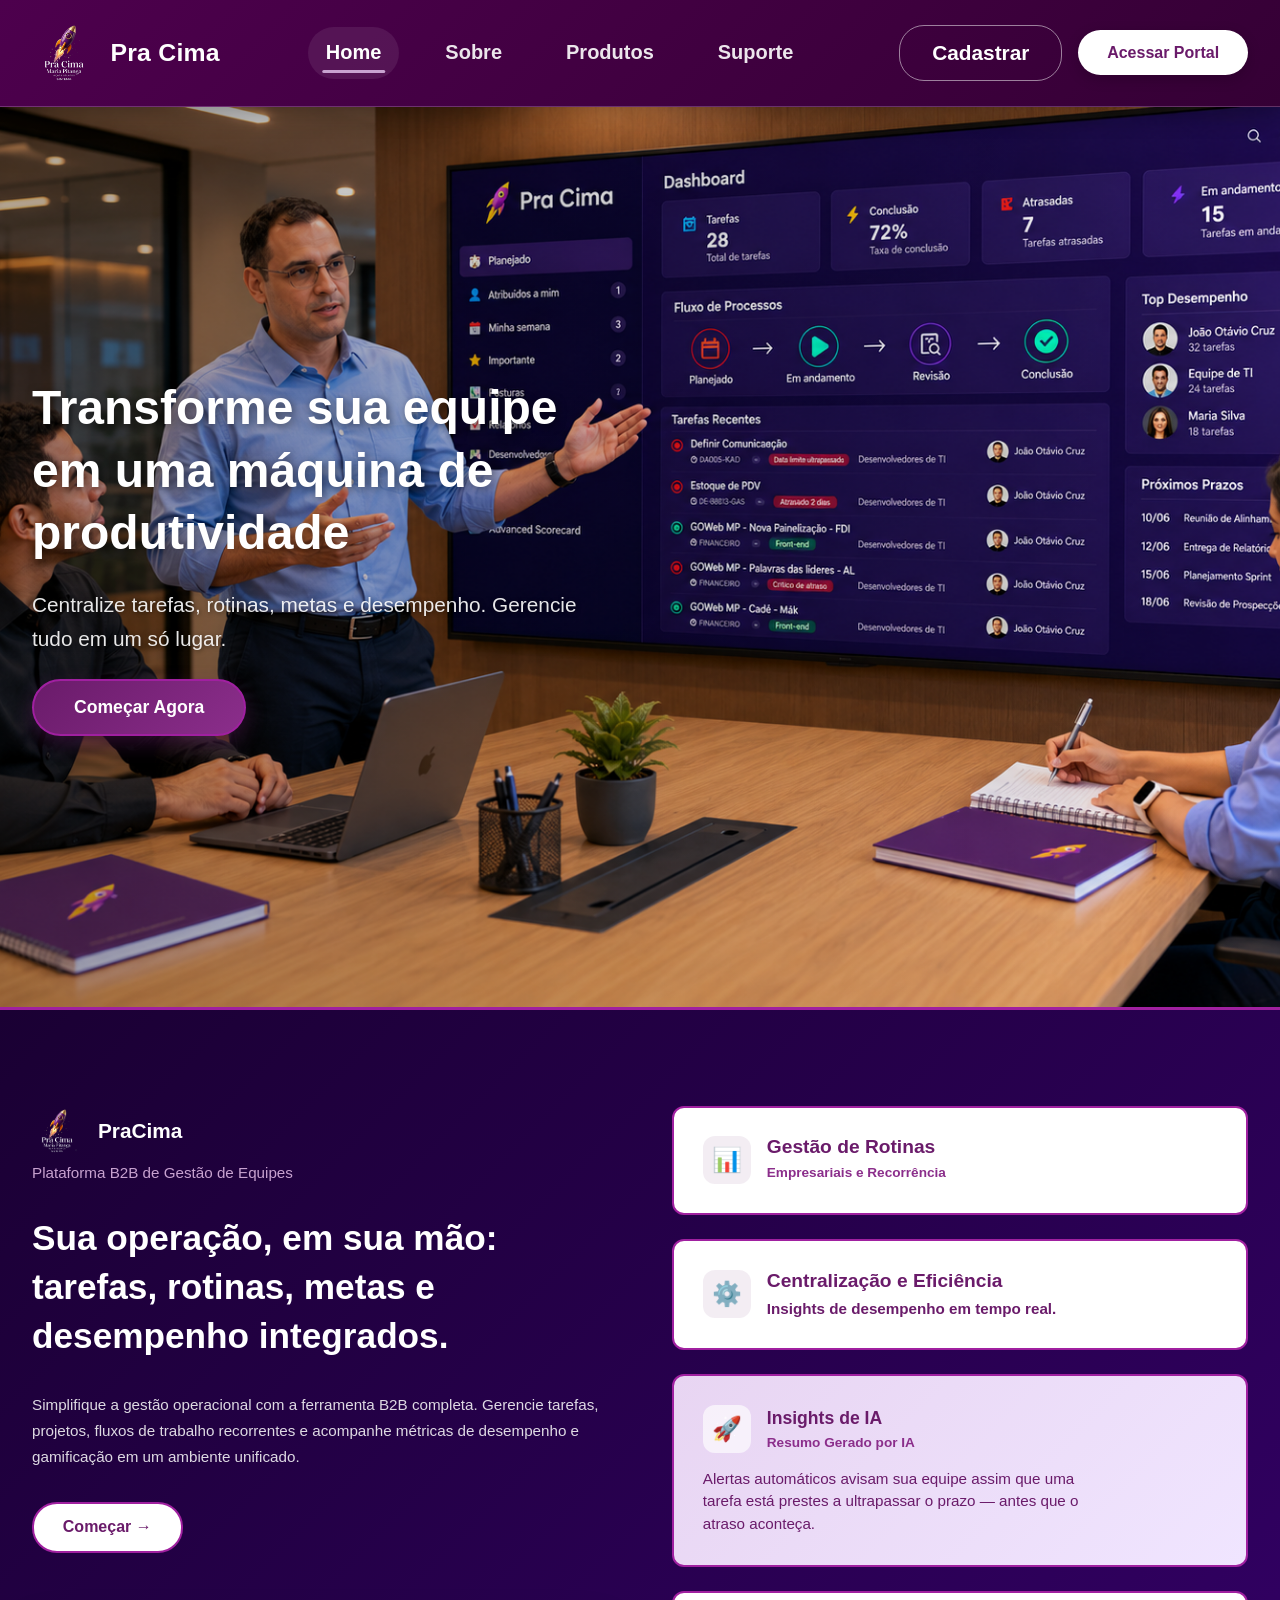
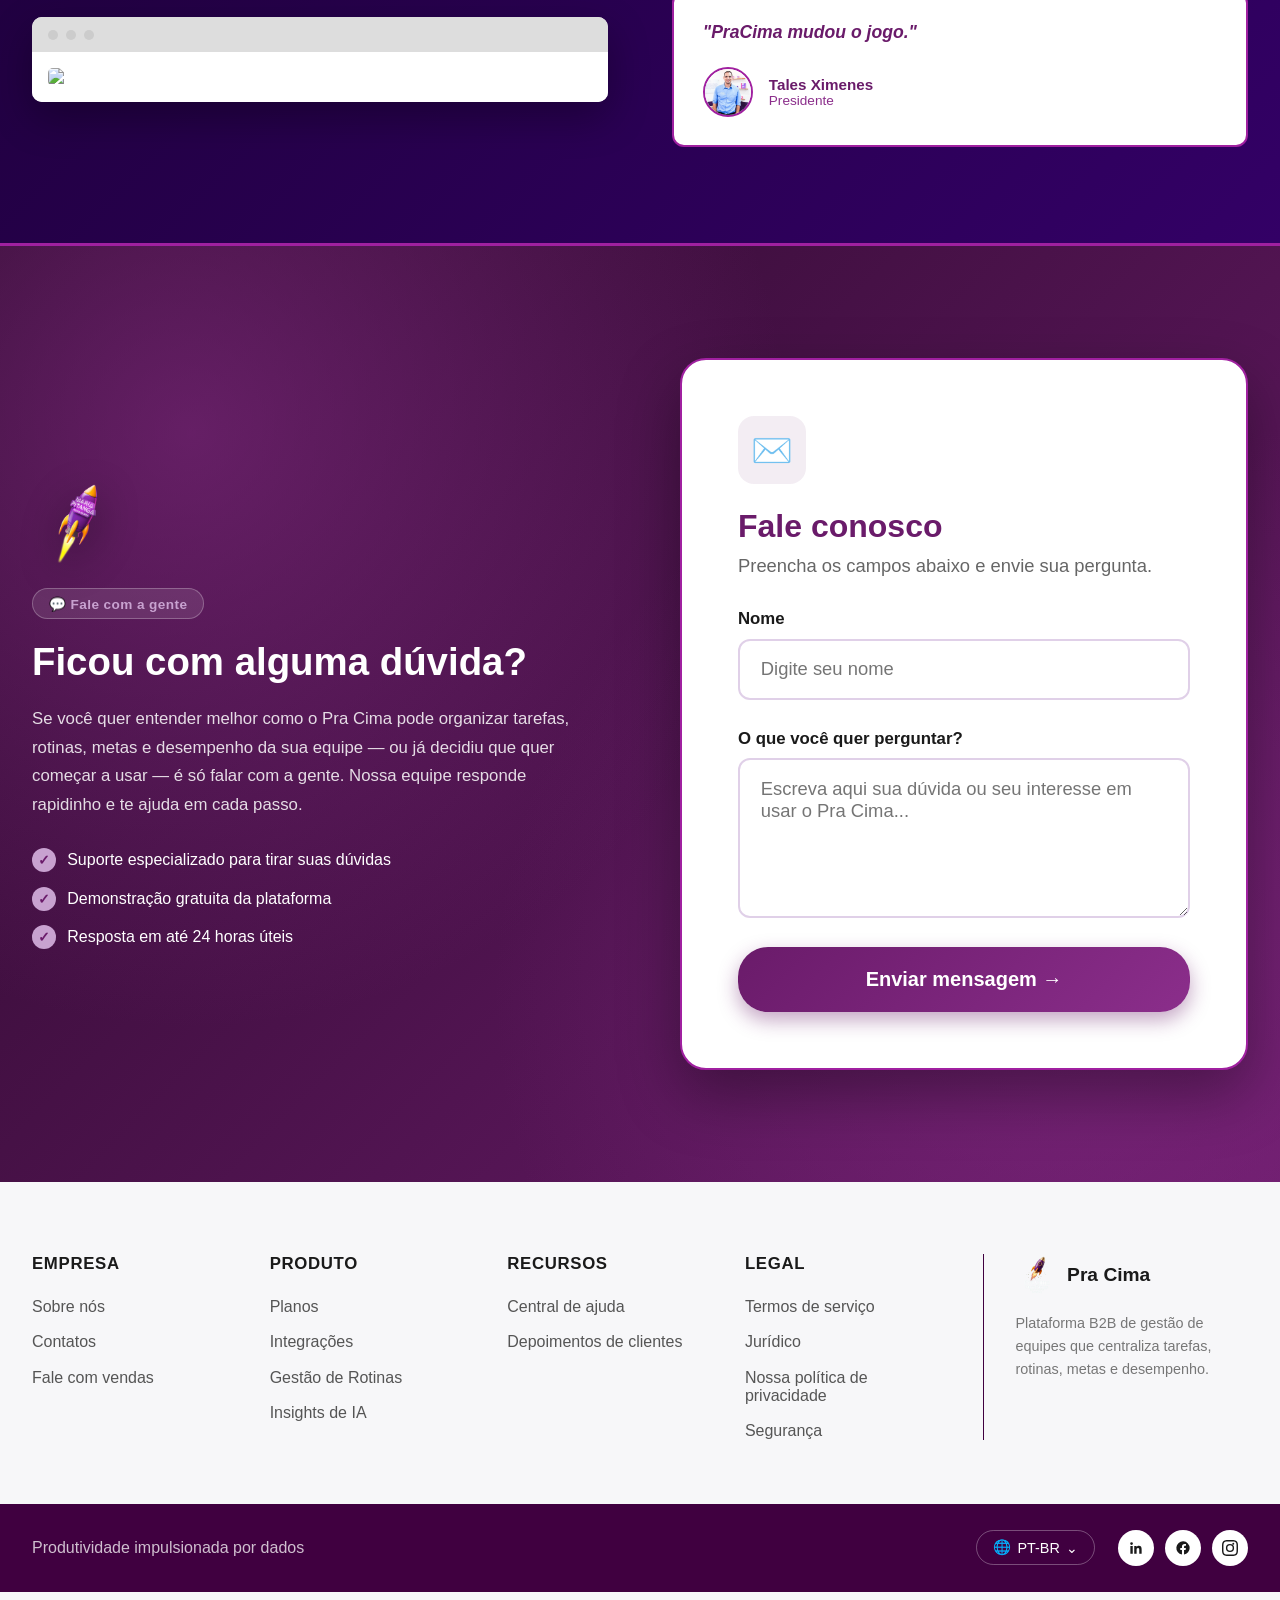
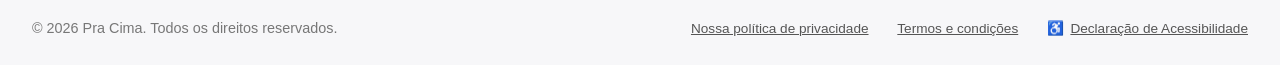
==== index.html @ 16895760 "pagina" ====
<!DOCTYPE html>
<html lang="pt-BR">
<head>
    <meta charset="UTF-8">
    <meta name="viewport" content="width=device-width, initial-scale=1.0">
    <title>Pra Cima</title>
    <link rel="stylesheet" href="style.css">
    <link rel="stylesheet" href="hero-styles.css">
</head>
<body>
    <!-- Header e Navegação -->
    <header class="header">
        <div class="container header-inner">
            <a href="#home" class="logo">
                <img src="img/pracima.png" alt="Pra Cima Logo">
                <span>Pra Cima</span>
            </a>

            <nav class="navbar">
                <a href="#home" class="nav-link active">Home</a>
                <a href="#sobre" class="nav-link">Sobre</a>
                <a href="#planos" class="nav-link">Produtos</a>
                <a href="#contatos" class="nav-link">Suporte</a>
            </nav>

            <div class="header-actions">
                <button class="btn-cadastro">Cadastrar</button>
                <button class="btn-portal">Acessar Portal</button>
            </div>
        </div>
    </header>

    <!-- Hero Section -->
    <section class="hero">
        <div class="hero-background" style="background-image: url('img/fundoInicial.png')"></div>
        
        <div class="container hero-content">
            <div class="hero-left">
                <div class="hero-text-content">
                    <h1 class="hero-headline">
                        Transforme sua equipe em uma máquina de produtividade
                    </h1>
                    <p class="hero-subtext">
                        Centralize tarefas, rotinas, metas e desempenho. Gerencie tudo em um só lugar.
                    </p>
                    <button class="hero-cta">Começar Agora</button>
                </div>
            </div>
        </div>
    </section>

    <!-- Features Section -->
    <section class="features-section">
        <div class="features-container">
            <div class="features-left">
                <div class="features-header">
                    <div class="features-logo">
                        <img src="img/pracima.png" alt="PraCima">
                        <span>PraCima</span>
                    </div>
                    <p class="features-subtitle">Plataforma B2B de Gestão de Equipes</p>
                </div>

                <h2 class="features-title">Sua operação, em sua mão: tarefas, rotinas, metas e desempenho integrados.</h2>

                <p class="features-description">
                    Simplifique a gestão operacional com a ferramenta B2B completa. Gerencie tarefas, projetos, fluxos de trabalho recorrentes e acompanhe métricas de desempenho e gamificação em um ambiente unificado.
                </p>

                <button class="btn-start">Começar →</button>

                <div class="features-mockup">
                    <div class="mockup-window">
                        <div class="mockup-header">
                            <span class="mockup-dot"></span>
                            <span class="mockup-dot"></span>
                            <span class="mockup-dot"></span>
                        </div>
                        <div class="mockup-content">
                            <img src="img/marketing.png" alt="Dashboard Preview" class="mockup-img">
                        </div>
                    </div>
                </div>
            </div>

            <div class="features-right">
                <div class="features-cards">
                    <div class="feature-card">
                        <div class="feature-card-header">
                            <div class="feature-icon-badge">📊</div>
                            <div class="feature-card-text">
                                <h3>Gestão de Rotinas</h3>
                                <span class="feature-badge">Empresariais e Recorrência</span>
                            </div>
                        </div>
                    </div>

                    <div class="feature-card">
                        <div class="feature-card-header">
                            <div class="feature-icon-badge">⚙️</div>
                            <div class="feature-card-text">
                                <h3>Centralização e Eficiência</h3>
                                <p class="feature-card-desc">Insights de desempenho em tempo real.</p>
                            </div>
                        </div>
                    </div>

                    <div class="feature-card insights-card">
                        <div class="feature-card-inner">
                            <div class="insights-header">
                                <div class="feature-icon-badge insights-icon-badge">🚀</div>
                                <div class="feature-card-text">
                                    <h3>Insights de IA</h3>
                                    <span class="insights-text">Resumo Gerado por IA</span>
                                </div>
                            </div>
                            <p class="insights-content">Alertas automáticos avisam sua equipe assim que uma tarefa está prestes a ultrapassar o prazo — antes que o atraso aconteça.</p>
                        </div>
                    </div>

                    <div class="testimonial-card">
                        <p class="testimonial-text">"PraCima mudou o jogo."</p>
                        <div class="testimonial-author">
                            <img src="assets/tales-ximenes.png" alt="Tales Ximenes" class="testimonial-avatar">
                            <div>
                                <p class="testimonial-name">Tales Ximenes</p>
                                <p class="testimonial-title">Presidente</p>
                            </div>
                        </div>
                    </div>
                </div>
            </div>
        </div>
    </section>

    <!-- Contato / Dúvidas -->
    <section class="contact-section" id="contatos">
        <div class="container contact-container">
            <div class="contact-info">
                <img src="img/foguete.webp" alt="Foguete Pra Cima" class="contact-rocket">
                <span class="contact-eyebrow">💬 Fale com a gente</span>
                <h2>Ficou com alguma dúvida?</h2>
                <p class="contact-lead">
                    Se você quer entender melhor como o Pra Cima pode organizar tarefas, rotinas, metas e desempenho
                    da sua equipe — ou já decidiu que quer começar a usar — é só falar com a gente. Nossa equipe
                    responde rapidinho e te ajuda em cada passo.
                </p>
                <ul class="contact-highlights">
                    <li>Suporte especializado para tirar suas dúvidas</li>
                    <li>Demonstração gratuita da plataforma</li>
                    <li>Resposta em até 24 horas úteis</li>
                </ul>
            </div>

            <form class="contact-form">
                <div class="contact-form-icon">✉️</div>
                <h3>Fale conosco</h3>
                <p class="contact-form-sub">Preencha os campos abaixo e envie sua pergunta.</p>

                <label class="contact-label" for="contact-name">Nome</label>
                <input type="text" id="contact-name" name="nome" class="contact-input" placeholder="Digite seu nome" required>

                <label class="contact-label" for="contact-message">O que você quer perguntar?</label>
                <textarea id="contact-message" name="mensagem" class="contact-textarea" rows="5" placeholder="Escreva aqui sua dúvida ou seu interesse em usar o Pra Cima..." required></textarea>

                <button type="submit" class="contact-submit">Enviar mensagem →</button>
            </form>
        </div>
    </section>

    <!-- Footer -->
    <footer class="footer">
        <div class="footer-columns-wrap container">
            <div class="footer-col">
                <h4 class="footer-col-title">Empresa</h4>
                <a href="#sobre" class="footer-link">Sobre nós</a>
                <a href="#contatos" class="footer-link">Contatos</a>
                <a href="#" class="footer-link">Fale com vendas</a>
            </div>

            <div class="footer-col">
                <h4 class="footer-col-title">Produto</h4>
                <a href="#planos" class="footer-link">Planos</a>
                <a href="#" class="footer-link">Integrações</a>
                <a href="#" class="footer-link">Gestão de Rotinas</a>
                <a href="#" class="footer-link">Insights de IA</a>
            </div>

            <div class="footer-col">
                <h4 class="footer-col-title">Recursos</h4>
                <a href="#" class="footer-link">Central de ajuda</a>
                <a href="#" class="footer-link">Depoimentos de clientes</a>
            </div>

            <div class="footer-col">
                <h4 class="footer-col-title">Legal</h4>
                <a href="#" class="footer-link">Termos de serviço</a>
                <a href="#" class="footer-link">Jurídico</a>
                <a href="#" class="footer-link">Nossa política de privacidade</a>
                <a href="#" class="footer-link">Segurança</a>
            </div>

            <div class="footer-col footer-col-brand">
                <div class="footer-brand">
                    <img src="img/pracima.png" alt="Pra Cima Logo">
                    <span>Pra Cima</span>
                </div>
                <p class="footer-brand-desc">Plataforma B2B de gestão de equipes que centraliza tarefas, rotinas, metas e desempenho.</p>
            </div>
        </div>

        <div class="footer-brandbar">
            <div class="footer-brandbar-inner container">
                <span class="footer-brand-tagline">Produtividade impulsionada por dados</span>

                <div class="footer-brandbar-right">
                    <div class="footer-lang">
                        <span aria-hidden="true">🌐</span>
                        <span>PT-BR</span>
                        <span aria-hidden="true">⌄</span>
                    </div>

                    <div class="footer-socials">
                        <a href="#" class="footer-social-link" aria-label="LinkedIn">
                            <svg viewBox="0 0 24 24" width="16" height="16" fill="currentColor"><path d="M20.45 20.45h-3.55v-5.57c0-1.33-.02-3.03-1.85-3.03-1.85 0-2.14 1.45-2.14 2.94v5.66H9.36V9h3.41v1.56h.05c.48-.9 1.64-1.85 3.37-1.85 3.6 0 4.27 2.37 4.27 5.45v6.29zM5.34 7.43a2.06 2.06 0 1 1 0-4.12 2.06 2.06 0 0 1 0 4.12zM7.12 20.45H3.56V9h3.56v11.45z"/></svg>
                        </a>
                        <a href="#" class="footer-social-link" aria-label="Facebook">
                            <svg viewBox="0 0 24 24" width="16" height="16" fill="currentColor"><path d="M22 12a10 10 0 1 0-11.56 9.88v-6.99H7.9V12h2.54V9.8c0-2.5 1.49-3.89 3.78-3.89 1.1 0 2.24.2 2.24.2v2.46H15.2c-1.24 0-1.63.77-1.63 1.56V12h2.78l-.44 2.89h-2.34v6.99A10 10 0 0 0 22 12z"/></svg>
                        </a>
                        <a href="#" class="footer-social-link" aria-label="Instagram">
                            <svg viewBox="0 0 24 24" width="16" height="16" fill="currentColor"><path d="M12 2.16c3.2 0 3.58.01 4.85.07 1.17.05 1.8.25 2.22.41.56.22.96.48 1.38.9.42.42.68.82.9 1.38.16.42.36 1.05.41 2.22.06 1.27.07 1.65.07 4.85s-.01 3.58-.07 4.85c-.05 1.17-.25 1.8-.41 2.22-.22.56-.48.96-.9 1.38-.42.42-.82.68-1.38.9-.42.16-1.05.36-2.22.41-1.27.06-1.65.07-4.85.07s-3.58-.01-4.85-.07c-1.17-.05-1.8-.25-2.22-.41-.56-.22-.96-.48-1.38-.9-.42-.42-.68-.82-.9-1.38-.16-.42-.36-1.05-.41-2.22-.06-1.27-.07-1.65-.07-4.85s.01-3.58.07-4.85c.05-1.17.25-1.8.41-2.22.22-.56.48-.96.9-1.38.42-.42.82-.68 1.38-.9.42-.16 1.05-.36 2.22-.41 1.27-.06 1.65-.07 4.85-.07zM12 0C8.74 0 8.33.01 7.05.07c-1.28.06-2.15.26-2.91.56-.79.31-1.46.72-2.13 1.38-.66.67-1.07 1.34-1.38 2.13-.3.76-.5 1.63-.56 2.91C.01 8.33 0 8.74 0 12s.01 3.67.07 4.95c.06 1.28.26 2.15.56 2.91.31.79.72 1.46 1.38 2.13.67.66 1.34 1.07 2.13 1.38.76.3 1.63.5 2.91.56 1.28.06 1.69.07 4.95.07s3.67-.01 4.95-.07c1.28-.06 2.15-.26 2.91-.56.79-.31 1.46-.72 2.13-1.38.66-.67 1.07-1.34 1.38-2.13.3-.76.5-1.63.56-2.91.06-1.28.07-1.69.07-4.95s-.01-3.67-.07-4.95c-.06-1.28-.26-2.15-.56-2.91-.31-.79-.72-1.46-1.38-2.13-.67-.66-1.34-1.07-2.13-1.38-.76-.3-1.63-.5-2.91-.56C15.67.01 15.26 0 12 0zm0 5.84A6.16 6.16 0 1 0 12 18.16 6.16 6.16 0 0 0 12 5.84zm0 10.16A4 4 0 1 1 12 8a4 4 0 0 1 0 8zm6.41-10.44a1.44 1.44 0 1 1-2.88 0 1.44 1.44 0 0 1 2.88 0z"/></svg>
                        </a>
                    </div>
                </div>
            </div>
        </div>

        <div class="footer-bottom container">
            <p class="footer-copy">© 2026 Pra Cima. Todos os direitos reservados.</p>

            <div class="footer-bottom-links">
                <a href="#" class="footer-legal-link">Nossa política de privacidade</a>
                <a href="#" class="footer-legal-link">Termos e condições</a>
                <span class="footer-legal-a11y">
                    <span aria-hidden="true">♿</span>
                    <a href="#" class="footer-legal-link">Declaração de Acessibilidade</a>
                </span>
            </div>
        </div>
    </footer>
</body>
</html>
---- style.css ----
* {
    margin: 0;
    padding: 0;
    box-sizing: border-box;
}

:root {
    --primary-purple: #6a1b6a;
    --secondary-purple: #8b2e8b;
    --light-purple: #c8a2d0;
    --dark-text: #1a1a1a;
    --light-text: #ffffff;
    --border-color: #a020a0;
}

body {
    font-family: 'Segoe UI', Tahoma, Geneva, Verdana, sans-serif;
    background-color: #f5f5f5;
}

/* Header e Navegação */
.header {
    background: linear-gradient(135deg, #4d004d 0%, #350035 100%);
    padding: 1.3rem 0;
    border-bottom: 1px solid rgba(200, 162, 208, 0.3);
    box-shadow: 0 4px 25px rgba(0, 0, 0, 0.3);
    position: sticky;
    top: 0;
    z-index: 100;
}

.header .container {
    display: flex;
    justify-content: space-between;
    align-items: center;
    max-width: 1400px;
    margin: 0 auto;
    padding: 0 2rem;
}

.header-inner {
    display: grid;
    grid-template-columns: auto 1fr auto;
    align-items: center;
    gap: 2rem;
}

.logo {
    display: flex;
    align-items: center;
    gap: 0.9rem;
    color: var(--light-text);
    font-size: 1.55rem;
    font-weight: bold;
    letter-spacing: 0.01em;
    text-decoration: none;
}

.logo img {
    height: 64px;
    width: auto;
    border-radius: 50%;
}

.navbar {
    display: flex;
    justify-content: center;
    align-items: center;
    gap: 1.8rem;
}

.nav-link {
    position: relative;
    color: rgba(255, 255, 255, 0.9);
    text-decoration: none;
    font-size: 1.25rem;
    font-weight: 600;
    padding: 0.9rem 1.1rem;
    border-radius: 999px;
    transition: all 0.25s ease;
}

.nav-link::after {
    content: '';
    position: absolute;
    left: 50%;
    bottom: 0.35rem;
    transform: translateX(-50%);
    width: 0;
    height: 3px;
    border-radius: 999px;
    background: var(--light-purple);
    transition: width 0.25s ease;
}

.nav-link:hover,
.nav-link.active {
    color: var(--light-text);
    background: rgba(255, 255, 255, 0.08);
}

.nav-link:hover::after,
.nav-link.active::after {
    width: 70%;
}

.header-actions {
    display: flex;
    align-items: center;
    gap: 1rem;
}

.btn-cadastro,
.btn-portal {
    border: none;
    cursor: pointer;
    font-weight: 700;
    border-radius: 999px;
    transition: all 0.25s ease;
}

.btn-cadastro {
    background: rgba(255, 255, 255, 0.08);
    color: rgba(255, 255, 255, 0.95);
    border: 1px solid rgba(255, 255, 255, 0.2);
    padding: 0.85rem 1.8rem;
    font-size: 1rem;
}

.btn-cadastro:hover {
    background: rgba(255, 255, 255, 0.18);
}

.btn-portal {
    background: var(--light-text);
    color: var(--primary-purple);
    padding: 0.85rem 1.8rem;
    font-size: 1rem;
    box-shadow: 0 4px 14px rgba(0, 0, 0, 0.18);
}

.btn-portal:hover {
    background: var(--light-purple);
    color: var(--light-text);
    transform: translateY(-1px);
    box-shadow: 0 8px 22px rgba(0, 0, 0, 0.25);
}

/* Hero Section */
.hero {
    position: relative;
    min-height: 100vh;
    display: flex;
    align-items: center;
    padding: 3rem 0;
    overflow: hidden;
}

.hero-background {
    position: absolute;
    top: 0;
    left: 0;
    width: 100%;
    height: 100%;
    background-size: cover;
    background-position: center;
    background-repeat: no-repeat;
    z-index: 1;
}

.hero-background::after {
    content: '';
    position: absolute;
    top: 0;
    left: 0;
    right: 0;
    bottom: 0;
    background: linear-gradient(to right, rgba(0, 0, 0, 0.3), transparent);
}

.hero .container {
    position: relative;
    z-index: 2;
    max-width: 1400px;
    margin: 0 auto;
    padding: 0 2rem;
}

.hero-content {
    display: grid;
    grid-template-columns: 1fr 1fr;
    gap: 3rem;
    align-items: center;
}

.hero-left {
    /* Conteúdo textual da hero section */
}

.hero-right {
    background: rgba(0, 0, 0, 0.7);
    border: 2px solid var(--border-color);
    border-radius: 15px;
    padding: 2rem;
    color: var(--light-text);
    display: flex;
    flex-direction: column;
    gap: 2rem;
    max-height: 90vh;
    overflow-y: auto;
}

/* Estatísticas */
.stats-section {
    display: grid;
    grid-template-columns: repeat(4, 1fr);
    gap: 1.5rem;
}

.stat-item {
    background: rgba(106, 27, 106, 0.6);
    border: 1px solid var(--border-color);
    border-radius: 10px;
    padding: 1.5rem;
    text-align: center;
}

.stat-label {
    display: block;
    font-size: 0.9rem;
    color: var(--light-purple);
    margin-bottom: 0.5rem;
}

.stat-value {
    display: block;
    font-size: 2rem;
    font-weight: bold;
    color: var(--light-text);
    margin-bottom: 0.5rem;
}

.stat-desc {
    display: block;
    font-size: 0.8rem;
    color: #ccc;
}

/* Fluxo de Processos */
.flow-section h3 {
    font-size: 1.2rem;
    margin-bottom: 1rem;
    color: var(--light-text);
}

.flow-items {
    display: flex;
    align-items: center;
    justify-content: space-between;
    gap: 0.5rem;
    flex-wrap: wrap;
}

.flow-item {
    background: rgba(106, 27, 106, 0.6);
    border: 1px solid var(--border-color);
    border-radius: 8px;
    padding: 1rem;
    text-align: center;
    flex: 1;
    min-width: 80px;
}

.flow-icon {
    display: block;
    font-size: 1.5rem;
    margin-bottom: 0.5rem;
}

.flow-item p {
    font-size: 0.85rem;
}

.flow-arrow {
    color: var(--light-purple);
    font-size: 1.5rem;
    margin: 0 0.5rem;
}

/* Tarefas Recentes */
.recent-tasks h3,
.upcoming-deadlines h3,
.top-performance h3 {
    font-size: 1.2rem;
    margin-bottom: 1rem;
    color: var(--light-text);
}

.task-list {
    list-style: none;
    display: flex;
    flex-direction: column;
    gap: 0.8rem;
}

.task-list li {
    display: flex;
    align-items: center;
    gap: 1rem;
    background: rgba(106, 27, 106, 0.6);
    border: 1px solid var(--border-color);
    padding: 1rem;
    border-radius: 8px;
}

.task-status {
    font-size: 1rem;
}

.task-status.urgent {
    color: #ff4444;
}

.task-status.warning {
    color: #ffaa00;
}

.task-status.success {
    color: #00cc66;
}

.task-name {
    flex: 1;
    font-size: 0.95rem;
}

/* Próximos Prazos */
.deadlines-list {
    display: flex;
    flex-direction: column;
    gap: 1rem;
}

.deadline-item {
    display: flex;
    gap: 1rem;
    background: rgba(106, 27, 106, 0.6);
    border: 1px solid var(--border-color);
    padding: 1rem;
    border-radius: 8px;
}

.deadline-date {
    background: var(--border-color);
    color: var(--light-text);
    padding: 0.5rem 0.8rem;
    border-radius: 5px;
    font-weight: bold;
    min-width: 50px;
    text-align: center;
}

.deadline-title {
    display: flex;
    align-items: center;
    font-size: 0.95rem;
}

/* Top Desempenho */
.performance-list {
    display: flex;
    flex-direction: column;
    gap: 1rem;
}

.performance-item {
    display: flex;
    align-items: center;
    gap: 1rem;
    background: rgba(106, 27, 106, 0.6);
    border: 1px solid var(--border-color);
    padding: 1rem;
    border-radius: 8px;
}

.perf-avatar {
    width: 50px;
    height: 50px;
    border-radius: 50%;
    object-fit: cover;
    border: 2px solid var(--border-color);
}

.perf-name {
    font-size: 0.95rem;
    color: var(--light-text);
    margin-bottom: 0.3rem;
}

.perf-tasks {
    font-size: 0.85rem;
    color: var(--light-purple);
}

/* Scroll para hero-right */
.hero-right::-webkit-scrollbar {
    width: 8px;
}

.hero-right::-webkit-scrollbar-track {
    background: rgba(106, 27, 106, 0.3);
    border-radius: 10px;
}

.hero-right::-webkit-scrollbar-thumb {
    background: var(--border-color);
    border-radius: 10px;
}

.hero-right::-webkit-scrollbar-thumb:hover {
    background: var(--light-purple);
}

/* Marketing Section */
.marketing {
    padding: 6rem 0;
    background: linear-gradient(135deg, #f5f5f5 0%, #e8e0f5 100%);
    border-top: 3px solid var(--border-color);
    border-bottom: 3px solid var(--border-color);
}

.marketing .container {
    max-width: 1400px;
    margin: 0 auto;
    padding: 0 2rem;
}

.marketing-content {
    display: grid;
    grid-template-columns: 1fr 1fr;
    gap: 4rem;
    align-items: center;
}

.marketing-left {
    display: flex;
    flex-direction: column;
    gap: 2rem;
}

.marketing-left h2 {
    font-size: 2.5rem;
    color: var(--primary-purple);
    font-weight: bold;
}

.marketing-subtitle {
    font-size: 1.3rem;
    color: var(--secondary-purple);
    font-weight: 600;
    line-height: 1.6;
}

.marketing-description {
    font-size: 1rem;
    color: #555;
    line-height: 1.8;
}

.marketing-features {
    display: grid;
    grid-template-columns: repeat(3, 1fr);
    gap: 1.5rem;
}

.feature {
    background: var(--light-text);
    border: 2px solid var(--border-color);
    border-radius: 10px;
    padding: 1.5rem;
    text-align: center;
    transition: all 0.3s ease;
}

.feature:hover {
    box-shadow: 0 8px 20px rgba(106, 27, 106, 0.2);
    transform: translateY(-5px);
}

.feature-icon {
    display: block;
    font-size: 2.5rem;
    margin-bottom: 1rem;
}

.feature h4 {
    font-size: 1.1rem;
    color: var(--primary-purple);
    margin-bottom: 0.5rem;
    font-weight: bold;
}

.feature p {
    font-size: 0.9rem;
    color: #666;
}

.btn-cta {
    background: linear-gradient(135deg, var(--primary-purple) 0%, var(--secondary-purple) 100%);
    color: var(--light-text);
    border: 2px solid var(--border-color);
    padding: 1rem 2rem;
    font-size: 1rem;
    border-radius: 25px;
    cursor: pointer;
    font-weight: bold;
    transition: all 0.3s ease;
    align-self: flex-start;
}

.btn-cta:hover {
    transform: scale(1.05);
    box-shadow: 0 8px 20px rgba(106, 27, 106, 0.3);
}

.marketing-right {
    display: flex;
    justify-content: center;
    align-items: center;
}

.marketing-image {
    width: 100%;
    max-width: 900px;
    height: auto;
    border-radius: 15px;
    border: 3px solid var(--border-color);
    box-shadow: 0 10px 30px rgba(106, 27, 106, 0.2);
}

/* Responsivo */
@media (max-width: 1024px) {
    .header .container {
        padding: 0 1.5rem;
    }

    .logo {
        gap: 0.8rem;
    }

    .logo img {
        height: 50px;
    }

    .logo span {
        font-size: 1.2rem;
    }

    .navbar {
        gap: 1.5rem;
    }

    .nav-link {
        font-size: 0.95rem;
    }

    .hero {
        min-height: 80vh;
    }

    .marketing-content {
        grid-template-columns: 1fr;
        gap: 2rem;
    }

    .marketing-features {
        grid-template-columns: repeat(2, 1fr);
    }

    .marketing-left h2 {
        font-size: 2.2rem;
    }

    .marketing-subtitle {
        font-size: 1.2rem;
    }
}

@media (max-width: 768px) {
    .header .container {
        flex-direction: column;
        gap: 1rem;
        padding: 1rem;
    }

    .logo {
        gap: 0.5rem;
        font-size: 1.2rem;
    }

    .logo img {
        height: 45px;
    }

    .navbar {
        flex-wrap: wrap;
        justify-content: center;
        gap: 1rem;
        width: 100%;
    }

    .nav-link {
        font-size: 0.9rem;
    }

    .btn-portal {
        padding: 0.6rem 1.2rem;
        font-size: 0.9rem;
    }

    .hero {
        min-height: 60vh;
        padding: 2rem 0;
    }

    .hero .container {
        padding: 0 1rem;
    }

    .hero-background {
        background-position: center right;
    }

    .marketing {
        padding: 3rem 0;
    }

    .marketing .container {
        padding: 0 1rem;
    }

    .marketing-left {
        gap: 1.5rem;
    }

    .marketing-left h2 {
        font-size: 1.8rem;
    }

    .marketing-subtitle {
        font-size: 1rem;
    }

    .marketing-description {
        font-size: 0.95rem;
    }

    .marketing-features {
        grid-template-columns: 1fr;
        gap: 1rem;
    }

    .feature {
        padding: 1.2rem;
    }

    .feature-icon {
        font-size: 2rem;
        margin-bottom: 0.8rem;
    }

    .feature h4 {
        font-size: 1rem;
    }

    .feature p {
        font-size: 0.85rem;
    }

    .btn-cta {
        padding: 0.8rem 1.5rem;
        font-size: 0.9rem;
        align-self: center;
    }

    .marketing-image {
        max-width: 300px;
        border: 2px solid var(--border-color);
    }
}

@media (max-width: 600px) {
    * {
        font-size: 14px;
    }

    .header {
        padding: 0.8rem 0;
        border: 2px solid var(--border-color);
    }

    .header .container {
        flex-direction: column;
        gap: 0.8rem;
        padding: 0.8rem;
    }

    .logo {
        gap: 0.3rem;
        font-size: 1rem;
    }

    .logo img {
        height: 40px;
    }

    .navbar {
        gap: 0.8rem;
        width: 100%;
    }

    .nav-link {
        font-size: 0.85rem;
        padding: 0.5rem;
    }

    .btn-portal {
        padding: 0.5rem 1rem;
        font-size: 0.85rem;
    }

    .hero {
        min-height: 50vh;
        padding: 1rem 0;
    }

    .hero .container {
        padding: 0 0.8rem;
    }

    .hero-background::after {
        background: linear-gradient(to right, rgba(0, 0, 0, 0.5), transparent);
    }

    .marketing {
        padding: 2rem 0;
    }

    .marketing .container {
        padding: 0 0.8rem;
    }

    .marketing-left {
        gap: 1.2rem;
    }

    .marketing-left h2 {
        font-size: 1.5rem;
        line-height: 1.3;
    }

    .marketing-subtitle {
        font-size: 0.95rem;
        line-height: 1.4;
    }

    .marketing-description {
        font-size: 0.9rem;
        line-height: 1.5;
    }

    .marketing-features {
        grid-template-columns: 1fr;
        gap: 0.8rem;
    }

    .feature {
        padding: 1rem;
    }

    .feature-icon {
        font-size: 1.8rem;
        margin-bottom: 0.5rem;
    }

    .feature h4 {
        font-size: 0.95rem;
        margin-bottom: 0.3rem;
    }

    .feature p {
        font-size: 0.8rem;
        line-height: 1.3;
    }

    .btn-cta {
        padding: 0.7rem 1.2rem;
        font-size: 0.85rem;
        width: 100%;
        align-self: stretch;
    }

    .marketing-image {
        max-width: 100%;
        max-height: 250px;
        border: 2px solid var(--border-color);
    }
}

@media (max-width: 480px) {
    .header {
        border: 2px solid var(--border-color);
    }

    .header .container {
        gap: 0.5rem;
        padding: 0.5rem;
    }

    .logo {
        gap: 0.3rem;
        font-size: 0.95rem;
    }

    .logo img {
        height: 35px;
    }

    .navbar {
        gap: 0.5rem;
    }

    .nav-link {
        font-size: 0.8rem;
        padding: 0.3rem;
    }

    .btn-portal {
        padding: 0.4rem 0.8rem;
        font-size: 0.8rem;
    }

    .hero {
        min-height: 45vh;
        padding: 0.5rem 0;
    }

    .hero .container {
        padding: 0 0.5rem;
    }

    .marketing-left h2 {
        font-size: 1.3rem;
    }

    .marketing-subtitle {
        font-size: 0.9rem;
    }

    .btn-cta {
        padding: 0.6rem 1rem;
        font-size: 0.8rem;
    }

    .marketing-image {
        max-height: 200px;
    }
}

/* Features Section */
.features-section {
    padding: 6rem 0;
    background: linear-gradient(135deg, #1a0033 0%, #330066 100%);
    border-top: 3px solid var(--border-color);
    border-bottom: 3px solid var(--border-color);
}

.features-container {
    max-width: 1400px;
    margin: 0 auto;
    padding: 0 2rem;
    display: grid;
    grid-template-columns: 1fr 1fr;
    gap: 4rem;
    align-items: flex-start;
}

/* Features Left */
.features-left {
    display: flex;
    flex-direction: column;
    gap: 2rem;
    color: var(--light-text);
}

.features-header {
    display: flex;
    flex-direction: column;
    gap: 0.5rem;
}

.features-logo {
    display: flex;
    align-items: center;
    gap: 1rem;
    font-size: 1.3rem;
    font-weight: bold;
}

.features-logo img {
    height: 50px;
    width: auto;
}

.features-subtitle {
    font-size: 0.95rem;
    color: var(--light-purple);
    font-weight: 500;
}

.features-title {
    font-size: 2.2rem;
    font-weight: bold;
    line-height: 1.4;
    color: var(--light-text);
}

.features-description {
    font-size: 0.95rem;
    line-height: 1.7;
    color: rgba(255, 255, 255, 0.85);
}

.btn-start {
    background: var(--light-text);
    color: var(--primary-purple);
    border: 2px solid var(--border-color);
    padding: 0.9rem 1.8rem;
    font-size: 1rem;
    border-radius: 25px;
    cursor: pointer;
    font-weight: bold;
    transition: all 0.3s ease;
    width: fit-content;
}

.btn-start:hover {
    background: var(--light-purple);
    color: var(--light-text);
    transform: translateX(5px);
}

.features-mockup {
    margin-top: 2rem;
}

.mockup-window {
    background: #f0f0f0;
    border-radius: 10px;
    overflow: hidden;
    box-shadow: 0 15px 40px rgba(0, 0, 0, 0.3);
}

.mockup-header {
    background: #ddd;
    padding: 0.8rem 1rem;
    display: flex;
    gap: 0.5rem;
}

.mockup-dot {
    width: 10px;
    height: 10px;
    border-radius: 50%;
    background: #ccc;
}

.mockup-content {
    padding: 1rem;
    display: flex;
    justify-content: center;
    align-items: center;
    background: #fff;
}

.mockup-img {
    width: 100%;
    height: auto;
    max-height: 350px;
    object-fit: cover;
    border-radius: 5px;
}

/* Features Right */
.features-right {
    display: flex;
    flex-direction: column;
    gap: 1.5rem;
}

.features-cards {
    display: flex;
    flex-direction: column;
    gap: 1.5rem;
}

.feature-card {
    background: var(--light-text);
    border: 2px solid var(--border-color);
    border-radius: 12px;
    padding: 1.8rem;
    transition: all 0.3s ease;
}

.feature-card:hover {
    transform: translateY(-5px);
    box-shadow: 0 10px 30px rgba(106, 27, 106, 0.3);
}

.feature-card-header {
    display: flex;
    align-items: flex-start;
    gap: 1rem;
}

.feature-icon-badge {
    display: flex;
    align-items: center;
    justify-content: center;
    width: 48px;
    height: 48px;
    flex-shrink: 0;
    border-radius: 12px;
    background: rgba(106, 27, 106, 0.08);
    font-size: 1.5rem;
}

.feature-card-text {
    display: flex;
    flex-direction: column;
    gap: 0.4rem;
}

.feature-card h3 {
    font-size: 1.2rem;
    color: var(--primary-purple);
    font-weight: bold;
}

.feature-badge {
    font-size: 0.85rem;
    color: var(--secondary-purple);
    font-weight: 600;
}

.feature-card-desc {
    font-size: 0.95rem;
    color: var(--primary-purple);
    font-weight: 600;
    line-height: 1.4;
}

.insights-card {
    position: relative;
    background: linear-gradient(135deg, #e8d5f2 0%, #f0e5ff 100%);
    overflow: hidden;
}

.feature-card-inner {
    display: flex;
    flex-direction: column;
    gap: 0.9rem;
}

.insights-header {
    display: flex;
    align-items: center;
    gap: 1rem;
}

.insights-icon-badge {
    background: rgba(255, 255, 255, 0.65);
}

.insights-header h3 {
    font-size: 1.1rem;
    margin: 0;
}

.insights-text {
    font-size: 0.85rem;
    color: var(--secondary-purple);
    font-weight: 600;
}

.insights-content {
    font-size: 0.95rem;
    color: var(--primary-purple);
    line-height: 1.5;
    max-width: 80%;
}

.ai-avatar {
    position: absolute;
    bottom: 1.4rem;
    right: 1.6rem;
    font-size: 1.8rem;
    opacity: 0.85;
}

.testimonial-card {
    background: var(--light-text);
    border: 2px solid var(--border-color);
    border-radius: 12px;
    padding: 1.8rem;
    display: flex;
    flex-direction: column;
    gap: 1.5rem;
}

.testimonial-text {
    font-size: 1.1rem;
    font-style: italic;
    color: var(--primary-purple);
    font-weight: 600;
}

.testimonial-author {
    display: flex;
    align-items: center;
    gap: 1rem;
}

.testimonial-avatar {
    width: 50px;
    height: 50px;
    border-radius: 50%;
    object-fit: cover;
    border: 2px solid var(--border-color);
}

.testimonial-name {
    font-size: 0.95rem;
    color: var(--primary-purple);
    font-weight: bold;
    margin: 0;
}

.testimonial-title {
    font-size: 0.85rem;
    color: var(--secondary-purple);
    margin: 0;
}

/* Responsive Features Section */
@media (max-width: 1024px) {
    .features-container {
        grid-template-columns: 1fr;
        gap: 2rem;
    }

    .features-title {
        font-size: 2rem;
    }

    .mockup-img {
        max-height: 300px;
    }
}

@media (max-width: 768px) {
    .features-section {
        padding: 3rem 0;
    }

    .features-container {
        padding: 0 1rem;
        gap: 1.5rem;
    }

    .features-left {
        gap: 1.5rem;
    }

    .features-title {
        font-size: 1.6rem;
        line-height: 1.3;
    }

    .features-description {
        font-size: 0.9rem;
    }

    .btn-start {
        padding: 0.8rem 1.5rem;
        font-size: 0.9rem;
    }

    .mockup-window {
        border-radius: 8px;
    }

    .mockup-img {
        max-height: 250px;
    }

    .feature-card {
        padding: 1.3rem;
    }

    .feature-card h3 {
        font-size: 1.1rem;
    }

    .feature-icon-badge {
        width: 40px;
        height: 40px;
        font-size: 1.3rem;
    }
}

@media (max-width: 600px) {
    .features-section {
        padding: 2rem 0;
    }

    .features-container {
        padding: 0 0.8rem;
    }

    .features-logo img {
        height: 40px;
    }

    .features-subtitle {
        font-size: 0.85rem;
    }

    .features-title {
        font-size: 1.4rem;
    }

    .features-description {
        font-size: 0.85rem;
        line-height: 1.5;
    }

    .btn-start {
        padding: 0.7rem 1.2rem;
        font-size: 0.85rem;
    }

    .mockup-img {
        max-height: 200px;
    }

    .feature-card {
        padding: 1rem;
    }

    .feature-card h3 {
        font-size: 1rem;
    }

    .feature-badge {
        font-size: 0.8rem;
    }

    .feature-icon-badge {
        width: 36px;
        height: 36px;
        font-size: 1.2rem;
    }

    .testimonial-text {
        font-size: 1rem;
    }

    .testimonial-avatar {
        width: 45px;
        height: 45px;
    }

    .testimonial-name {
        font-size: 0.9rem;
    }

    .testimonial-title {
        font-size: 0.8rem;
    }
}

@media (max-width: 480px) {
    .features-left {
        gap: 1rem;
    }

    .features-title {
        font-size: 1.2rem;
    }

    .features-description {
        font-size: 0.8rem;
    }

    .btn-start {
        width: 100%;
        text-align: center;
    }

    .mockup-img {
        max-height: 150px;
    }

    .feature-card {
        padding: 0.8rem;
    }

    .feature-card h3 {
        font-size: 0.95rem;
    }

    .feature-icon-badge {
        width: 32px;
        height: 32px;
        font-size: 1.1rem;
    }

    .testimonial-card {
        padding: 1rem;
    }

    .testimonial-text {
        font-size: 0.95rem;
    }

    .testimonial-avatar {
        width: 40px;
        height: 40px;
    }
}

@media (max-width: 600px) {
    * {
        font-size: 14px;
    }

    .header {
        padding: 0.8rem 0;
        border: 2px solid var(--border-color);
    }

    .header .container {
        flex-direction: column;
        gap: 0.8rem;
        padding: 0.8rem;
    }

    .logo {
        gap: 0.3rem;
        font-size: 1rem;
    }

    .logo img {
        height: 40px;
    }

    .navbar {
        gap: 0.8rem;
        width: 100%;
    }

    .nav-link {
        font-size: 0.85rem;
        padding: 0.5rem;
    }

    .btn-portal {
        padding: 0.5rem 1rem;
        font-size: 0.85rem;
    }

    .hero {
        min-height: 50vh;
        padding: 1rem 0;
    }

    .hero .container {
        padding: 0 0.8rem;
    }

    .hero-background::after {
        background: linear-gradient(to right, rgba(0, 0, 0, 0.5), transparent);
    }

    .marketing {
        padding: 2rem 0;
    }

    .marketing .container {
        padding: 0 0.8rem;
    }

    .marketing-left {
        gap: 1.2rem;
    }

    .marketing-left h2 {
        font-size: 1.5rem;
        line-height: 1.3;
    }

    .marketing-subtitle {
        font-size: 0.95rem;
        line-height: 1.4;
    }

    .marketing-description {
        font-size: 0.9rem;
        line-height: 1.5;
    }

    .marketing-features {
        grid-template-columns: 1fr;
        gap: 0.8rem;
    }

    .feature {
        padding: 1rem;
    }

    .feature-icon {
        font-size: 1.8rem;
        margin-bottom: 0.5rem;
    }

    .feature h4 {
        font-size: 0.95rem;
        margin-bottom: 0.3rem;
    }

    .feature p {
        font-size: 0.8rem;
        line-height: 1.3;
    }

    .btn-cta {
        padding: 0.7rem 1.2rem;
        font-size: 0.85rem;
        width: 100%;
        align-self: stretch;
    }

    .marketing-image {
        max-width: 100%;
        max-height: 250px;
        border: 2px solid var(--border-color);
    }
}

@media (max-width: 480px) {
    .header {
        border: 2px solid var(--border-color);
    }

    .header .container {
        gap: 0.5rem;
        padding: 0.5rem;
    }

    .logo {
        gap: 0.3rem;
        font-size: 0.95rem;
    }

    .logo img {
        height: 35px;
    }

    .navbar {
        gap: 0.5rem;
    }

    .nav-link {
        font-size: 0.8rem;
        padding: 0.3rem;
    }

    .btn-portal {
        padding: 0.4rem 0.8rem;
        font-size: 0.8rem;
    }

    .hero {
        min-height: 45vh;
        padding: 0.5rem 0;
    }

    .hero .container {
        padding: 0 0.5rem;
    }

    .marketing-left h2 {
        font-size: 1.3rem;
    }

    .marketing-subtitle {
        font-size: 0.9rem;
    }

    .btn-cta {
        padding: 0.6rem 1rem;
        font-size: 0.8rem;
    }

    .marketing-image {
        max-height: 200px;
    }

    .footer-top {
        flex-direction: column;
        gap: 2rem;
    }

    .footer-columns {
        gap: 1.5rem 2rem;
    }

    .footer-bottom {
        flex-direction: column;
        gap: 1.2rem;
        align-items: flex-start;
    }
}

/* Contato / Dúvidas */
.contact-section {
    padding: 7rem 0;
    background: radial-gradient(circle at 15% 20%, rgba(139, 46, 139, 0.55) 0%, transparent 45%),
                radial-gradient(circle at 85% 80%, rgba(139, 46, 139, 0.45) 0%, transparent 45%),
                linear-gradient(135deg, #2d0a2d 0%, var(--primary-purple) 100%);
}

.contact-container {
    max-width: 1400px;
    margin: 0 auto;
    padding: 0 2rem;
    display: grid;
    grid-template-columns: 1fr 1fr;
    gap: 5rem;
    align-items: center;
}

.contact-rocket {
    display: block;
    height: 90px;
    width: auto;
    margin-bottom: 1.2rem;
    filter: drop-shadow(0 10px 20px rgba(0, 0, 0, 0.35));
}

.contact-eyebrow {
    display: inline-flex;
    align-items: center;
    gap: 0.5rem;
    color: var(--light-purple);
    background: rgba(255, 255, 255, 0.1);
    border: 1px solid rgba(255, 255, 255, 0.25);
    border-radius: 999px;
    padding: 0.4rem 1rem;
    font-size: 0.85rem;
    font-weight: 600;
    letter-spacing: 0.03em;
    margin-bottom: 1.2rem;
}

.contact-info h2 {
    color: var(--light-text);
    font-size: 2.4rem;
    line-height: 1.25;
    margin-bottom: 1.2rem;
}

.contact-lead {
    color: rgba(255, 255, 255, 0.85);
    font-size: 1.05rem;
    line-height: 1.7;
    margin-bottom: 1.8rem;
}

.contact-highlights {
    list-style: none;
    display: flex;
    flex-direction: column;
    gap: 0.9rem;
}

.contact-highlights li {
    color: var(--light-text);
    font-size: 1rem;
    display: flex;
    align-items: center;
    gap: 0.7rem;
}

.contact-highlights li::before {
    content: '✓';
    display: flex;
    align-items: center;
    justify-content: center;
    width: 24px;
    height: 24px;
    flex-shrink: 0;
    border-radius: 50%;
    background: var(--light-purple);
    color: var(--primary-purple);
    font-weight: bold;
    font-size: 0.85rem;
}

.contact-form {
    background: var(--light-text);
    border: 2px solid var(--border-color);
    border-radius: 26px;
    padding: 3.5rem;
    display: flex;
    flex-direction: column;
    box-shadow: 0 25px 60px rgba(0, 0, 0, 0.35);
    max-width: 620px;
    margin: 0 auto;
    width: 100%;
}

.contact-form-icon {
    display: flex;
    align-items: center;
    justify-content: center;
    width: 68px;
    height: 68px;
    border-radius: 16px;
    background: rgba(106, 27, 106, 0.08);
    font-size: 2.1rem;
    margin-bottom: 1.5rem;
}

.contact-form h3 {
    color: var(--primary-purple);
    font-size: 2rem;
    margin-bottom: 0.6rem;
}

.contact-form-sub {
    color: #666666;
    font-size: 1.15rem;
    margin-bottom: 2rem;
}

.contact-label {
    color: var(--dark-text);
    font-size: 1.05rem;
    font-weight: 600;
    margin-bottom: 0.6rem;
}

.contact-input,
.contact-textarea {
    width: 100%;
    border: 2px solid #e0d0e8;
    border-radius: 12px;
    padding: 1.1rem 1.3rem;
    font-size: 1.15rem;
    font-family: inherit;
    color: var(--dark-text);
    margin-bottom: 1.8rem;
    transition: border-color 0.3s ease;
}

.contact-textarea {
    resize: vertical;
    min-height: 160px;
}

.contact-input:focus,
.contact-textarea:focus {
    outline: none;
    border-color: var(--primary-purple);
}

.contact-submit {
    background: linear-gradient(135deg, var(--primary-purple) 0%, var(--secondary-purple) 100%);
    color: var(--light-text);
    border: none;
    padding: 1.3rem 2.2rem;
    font-size: 1.25rem;
    font-weight: bold;
    border-radius: 30px;
    cursor: pointer;
    transition: transform 0.3s ease, box-shadow 0.3s ease;
    box-shadow: 0 8px 20px rgba(106, 27, 106, 0.4);
}

.contact-submit:hover {
    transform: translateY(-3px);
    box-shadow: 0 12px 30px rgba(106, 27, 106, 0.6);
}

@media (max-width: 900px) {
    .contact-container {
        grid-template-columns: 1fr;
        gap: 3rem;
        text-align: center;
    }

    .contact-rocket {
        margin-left: auto;
        margin-right: auto;
    }

    .contact-eyebrow {
        margin-left: auto;
        margin-right: auto;
    }

    .contact-highlights {
        align-items: center;
    }

    .contact-form-icon {
        margin-left: auto;
        margin-right: auto;
    }
}

@media (max-width: 600px) {
    .contact-section {
        padding: 3.5rem 0;
    }

    .contact-info h2 {
        font-size: 1.6rem;
    }

    .contact-form {
        padding: 2.2rem;
    }

    .contact-form h3 {
        font-size: 1.6rem;
    }

    .contact-submit {
        font-size: 1.1rem;
        padding: 1.1rem 1.8rem;
    }
}

/* Footer */
.footer {
    background-color: #f7f7f9;
}

.footer .container {
    max-width: 1400px;
    margin: 0 auto;
    padding: 0 2rem;
}

.footer .footer-columns-wrap {
    display: grid;
    grid-template-columns: repeat(4, minmax(0, 1fr)) 1.4fr;
    gap: 3rem;
    padding: 4.5rem 2rem 4rem;
}

.footer-col {
    display: flex;
    flex-direction: column;
    gap: 1.1rem;
}

.footer-col-title {
    color: var(--dark-text);
    font-size: 1.05rem;
    font-weight: 700;
    margin: 0 0 0.4rem;
    text-transform: uppercase;
    letter-spacing: 0.04em;
}

.footer-link {
    color: #555555;
    text-decoration: none;
    font-size: 1rem;
    transition: color 0.3s ease, transform 0.2s ease;
    width: fit-content;
}

.footer-link:hover {
    color: var(--primary-purple);
    transform: translateX(3px);
}

.footer-col-brand {
    gap: 1rem;
    padding-left: 2rem;
    border-left: 1px solid rgba(64, 0, 64, 1);
}

.footer-col-brand .footer-brand {
    display: flex;
    align-items: center;
    gap: 0.6rem;
    color: var(--dark-text);
    font-size: 1.2rem;
    font-weight: bold;
}

.footer-col-brand .footer-brand img {
    height: 42px;
    width: auto;
    border-radius: 50%;
}

.footer-brand-desc {
    color: #777777;
    font-size: 0.9rem;
    line-height: 1.6;
    margin: 0;
}

.footer-brandbar {
    background-color: #400040;
}

.footer .footer-brandbar-inner {
    display: flex;
    align-items: center;
    justify-content: space-between;
    flex-wrap: wrap;
    gap: 1.2rem;
    padding-top: 1.6rem;
    padding-bottom: 1.6rem;
}

.footer-brand-tagline {
    font-weight: 500;
    font-size: 1rem;
    color: rgba(255, 255, 255, 0.75);
}

.footer-brandbar-right {
    display: flex;
    align-items: center;
    gap: 1.4rem;
}

.footer-lang {
    display: flex;
    align-items: center;
    gap: 0.4rem;
    color: var(--light-text);
    font-size: 0.9rem;
    border: 1px solid rgba(255, 255, 255, 0.3);
    border-radius: 999px;
    padding: 0.5rem 1rem;
    cursor: pointer;
    transition: border-color 0.3s ease;
}

.footer-lang:hover {
    border-color: var(--light-purple);
}

.footer-socials {
    display: flex;
    align-items: center;
    gap: 0.7rem;
}

.footer-social-link {
    display: flex;
    align-items: center;
    justify-content: center;
    width: 36px;
    height: 36px;
    border-radius: 50%;
    background: var(--light-text);
    color: var(--dark-text);
    transition: background 0.3s ease, transform 0.2s ease;
}

.footer-social-link:hover {
    background: var(--light-purple);
    transform: translateY(-3px);
}

.footer .footer-bottom {
    display: flex;
    justify-content: space-between;
    align-items: center;
    flex-wrap: wrap;
    gap: 1rem;
    padding: 1.8rem 2rem;
}

.footer-copy {
    color: #777777;
    font-size: 0.9rem;
}

.footer-bottom-links {
    display: flex;
    align-items: center;
    flex-wrap: wrap;
    gap: 1.8rem;
}

.footer-legal-link {
    color: #555555;
    text-decoration: underline;
    font-size: 0.85rem;
    transition: color 0.3s ease;
}

.footer-legal-link:hover {
    color: var(--primary-purple);
}

.footer-legal-a11y {
    display: flex;
    align-items: center;
    gap: 0.4rem;
    color: #555555;
    font-size: 0.85rem;
}

@media (max-width: 1100px) {
    .footer .footer-columns-wrap {
        grid-template-columns: repeat(3, minmax(0, 1fr));
    }

    .footer-col-brand {
        grid-column: 1 / -1;
        border-left: none;
        padding-left: 0;
        border-top: 1px solid rgba(0, 0, 0, 0.1);
        padding-top: 2rem;
        margin-top: 0.5rem;
        max-width: 480px;
    }
}

@media (max-width: 900px) {
    .footer .footer-columns-wrap {
        grid-template-columns: repeat(2, minmax(0, 1fr));
    }
}

@media (max-width: 768px) {
    .footer-brandbar-inner {
        flex-direction: column;
        align-items: flex-start;
    }

    .footer-bottom {
        flex-direction: column;
        align-items: flex-start;
    }
}

@media (max-width: 480px) {
    .footer .footer-columns-wrap {
        grid-template-columns: 1fr;
    }
}
---- hero-styles.css ----
/* Hero Text Styles */
.hero-left {
    display: flex;
    align-items: center;
    justify-content: flex-start;
}

.hero-text-content {
    display: flex;
    flex-direction: column;
    gap: 1.5rem;
    max-width: 600px;
}

.hero-headline {
    font-size: 3rem;
    font-weight: bold;
    color: var(--light-text);
    line-height: 1.3;
    text-shadow: 2px 2px 8px rgba(0, 0, 0, 0.5);
}

.hero-subtext {
    font-size: 1.3rem;
    color: rgba(255, 255, 255, 0.9);
    line-height: 1.6;
    text-shadow: 1px 1px 4px rgba(0, 0, 0, 0.5);
}

.hero-cta {
    background: linear-gradient(135deg, var(--primary-purple) 0%, var(--secondary-purple) 100%);
    color: var(--light-text);
    border: 2px solid var(--border-color);
    padding: 1rem 2.5rem;
    font-size: 1.1rem;
    border-radius: 30px;
    cursor: pointer;
    font-weight: bold;
    transition: all 0.3s ease;
    width: fit-content;
    box-shadow: 0 8px 20px rgba(106, 27, 106, 0.4);
}

.hero-cta:hover {
    transform: translateY(-3px);
    box-shadow: 0 12px 30px rgba(106, 27, 106, 0.6);
}

/* Button Styles */
.btn-cadastro {
    background: transparent;
    color: var(--light-text);
    border: 1.5px solid rgba(255, 255, 255, 0.5);
    padding: 0.95rem 2rem;
    border-radius: 25px;
    cursor: pointer;
    font-weight: bold;
    font-size: 1.3rem;
    transition: all 0.3s ease;
}

.btn-cadastro:hover {
    background: rgba(255, 255, 255, 0.1);
    border-color: var(--light-text);
    transform: translateY(-2px);
}

/* Responsive */
@media (max-width: 1024px) {
    .hero-headline {
        font-size: 2.5rem;
    }

    .hero-subtext {
        font-size: 1.1rem;
    }

    .hero-cta {
        padding: 0.9rem 2rem;
        font-size: 1rem;
    }

    .btn-cadastro {
        padding: 0.6rem 1.3rem;
        font-size: 0.95rem;
    }
}

@media (max-width: 768px) {
    .hero-headline {
        font-size: 2rem;
    }

    .hero-subtext {
        font-size: 1rem;
    }

    .hero-cta {
        padding: 0.8rem 1.5rem;
        font-size: 0.95rem;
    }

    .btn-cadastro {
        padding: 0.6rem 1.2rem;
        font-size: 0.9rem;
    }
}

@media (max-width: 600px) {
    .hero-headline {
        font-size: 1.5rem;
        line-height: 1.2;
    }

    .hero-subtext {
        font-size: 0.9rem;
    }

    .hero-cta {
        padding: 0.7rem 1.3rem;
        font-size: 0.9rem;
    }

    .btn-cadastro {
        padding: 0.5rem 1rem;
        font-size: 0.85rem;
    }
}

@media (max-width: 480px) {
    .hero-headline {
        font-size: 1.2rem;
    }

    .hero-subtext {
        font-size: 0.8rem;
    }

    .hero-cta {
        padding: 0.6rem 1rem;
        font-size: 0.8rem;
    }

    .btn-cadastro {
        padding: 0.5rem 0.8rem;
        font-size: 0.8rem;
    }
}
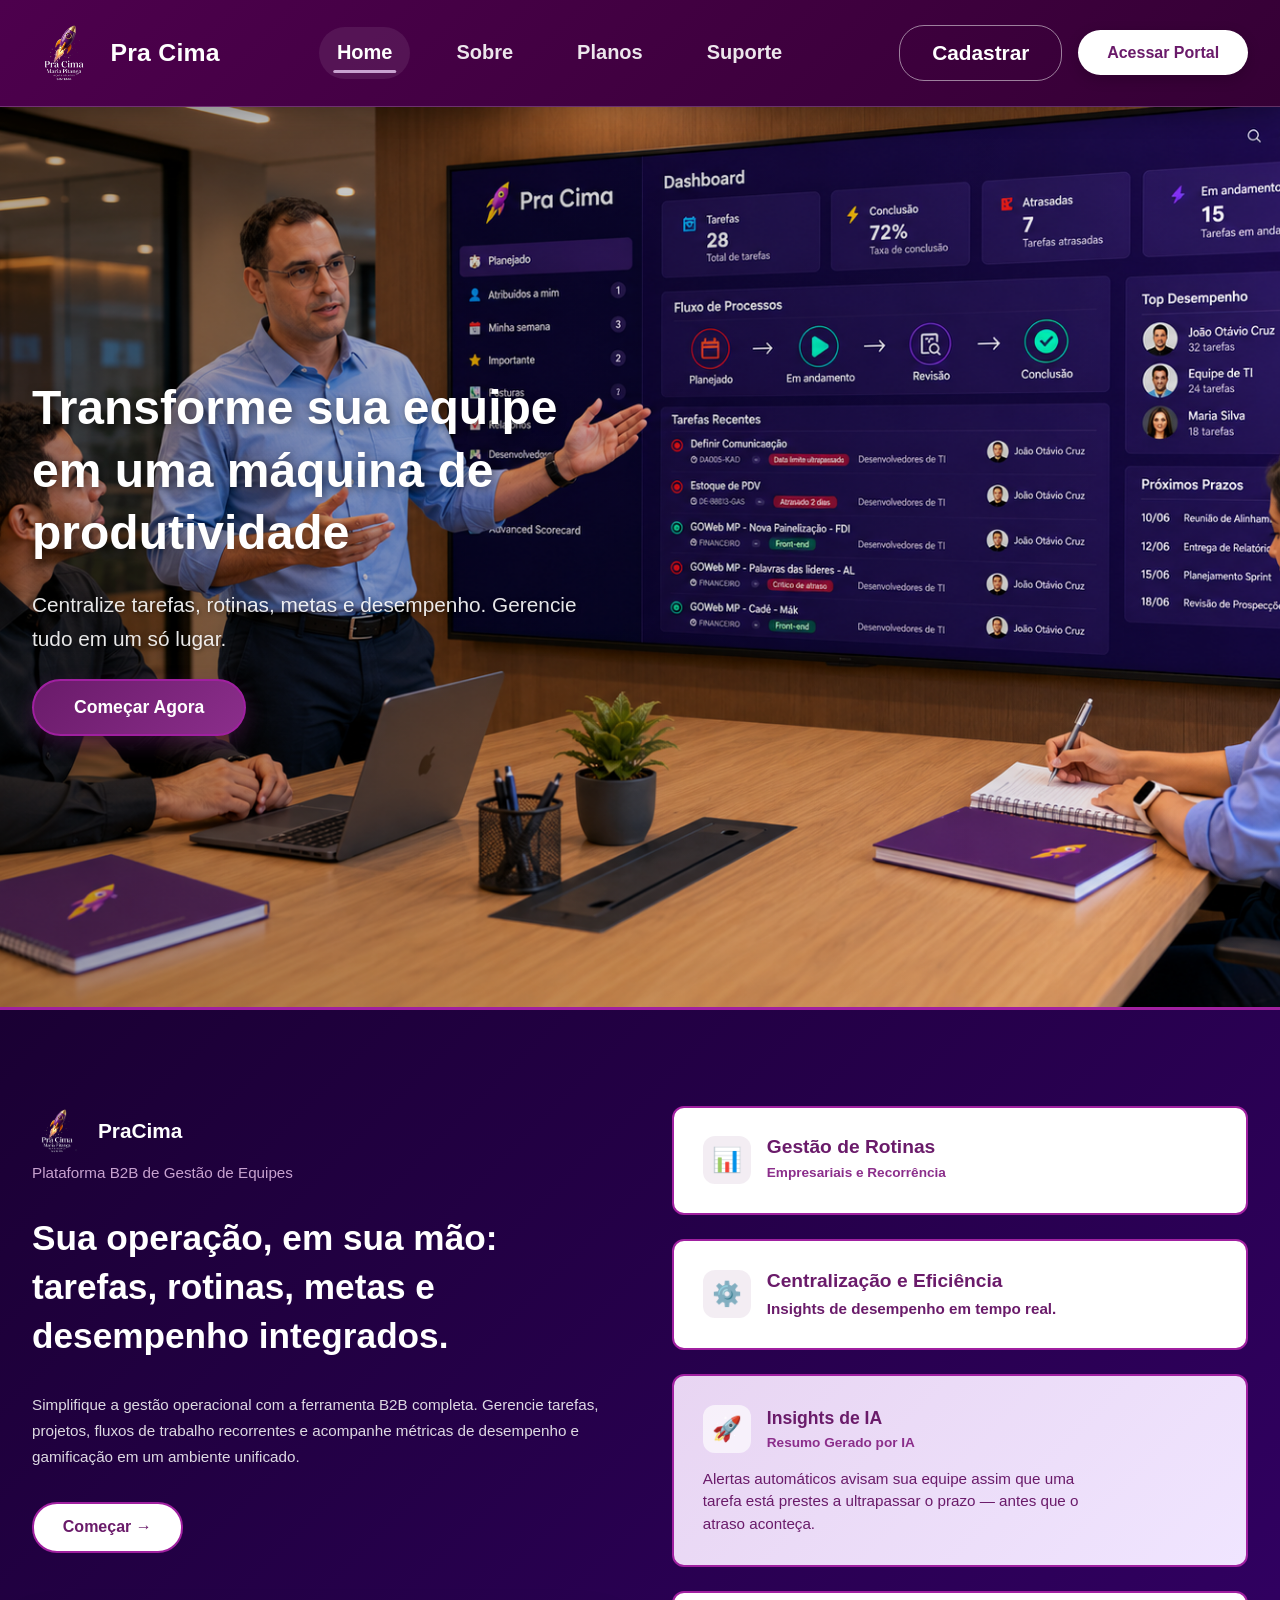
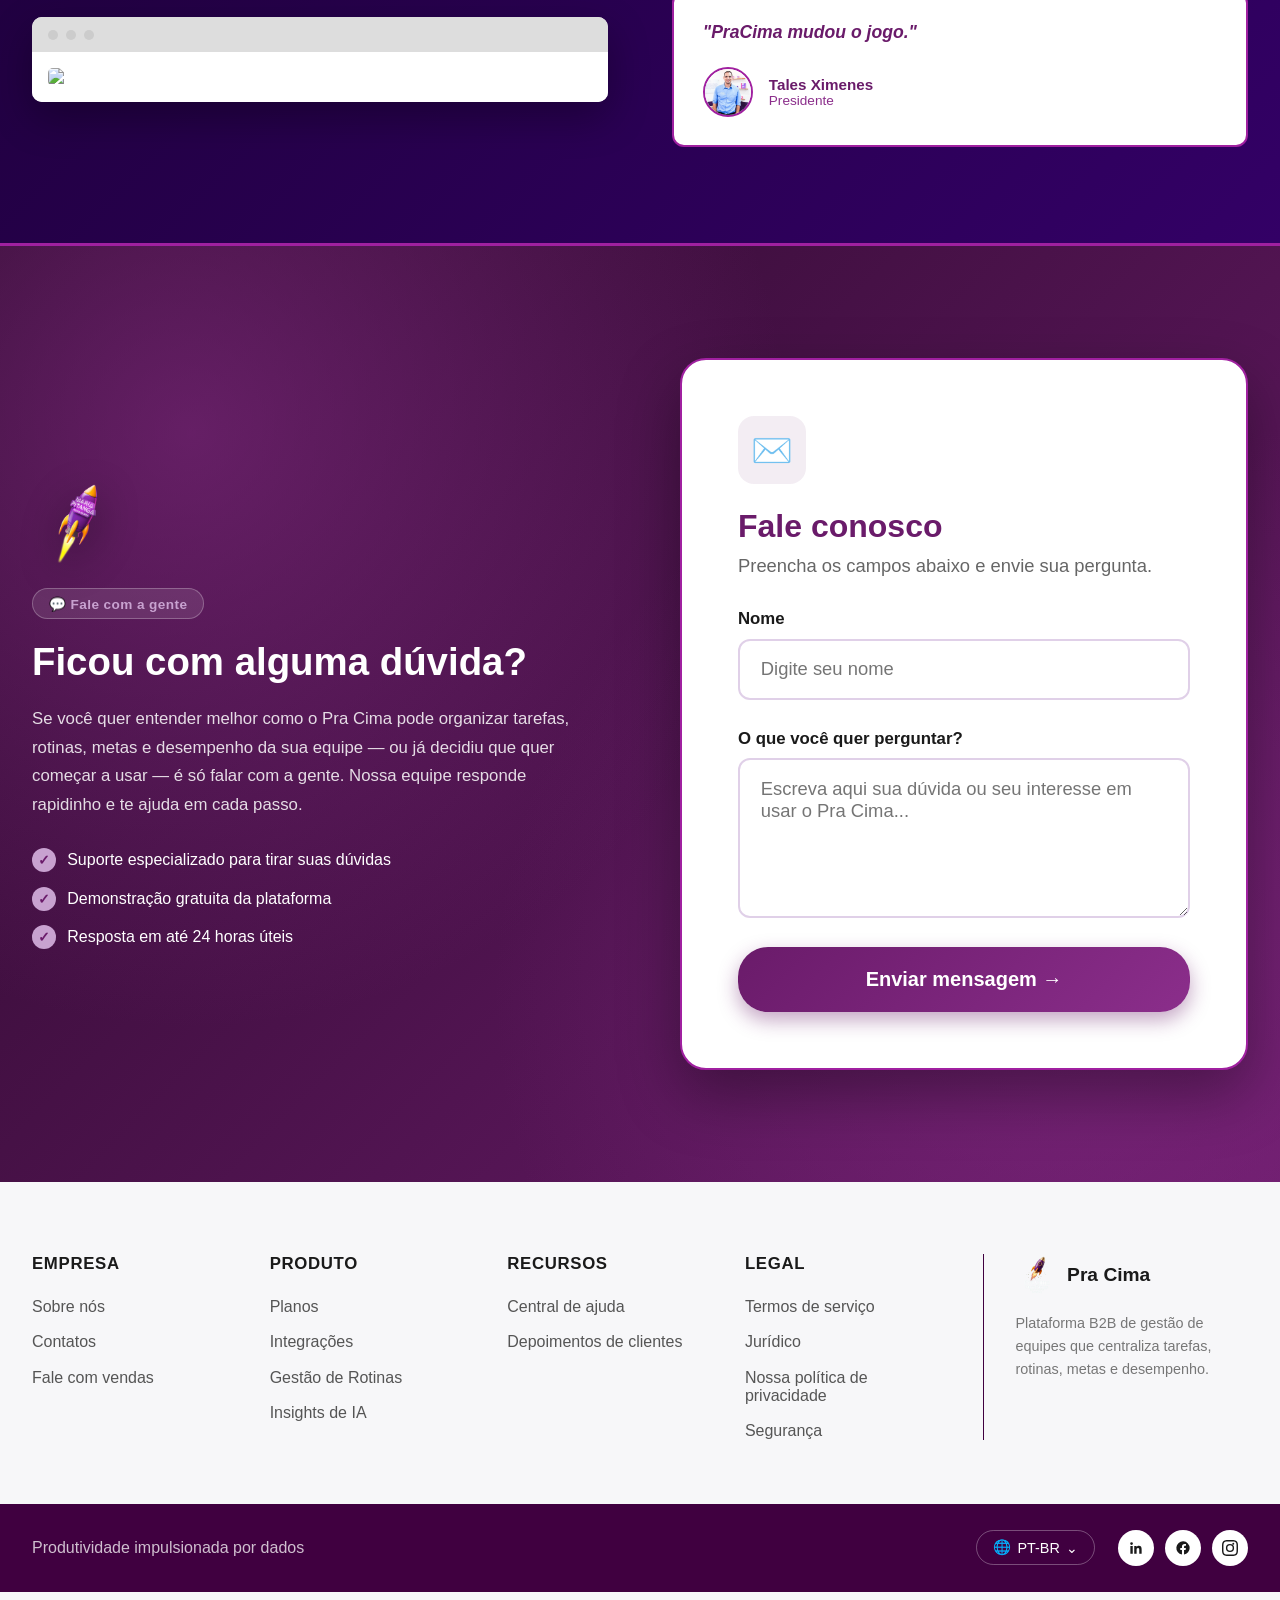
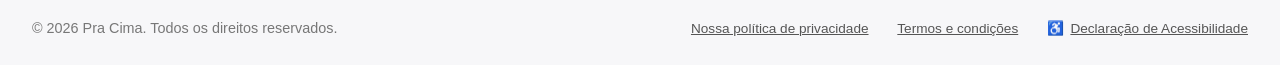
==== commit 829a1043: "pagina" ====
--- a/index.html
+++ b/index.html
@@ -18,8 +18,8 @@
 
             <nav class="navbar">
                 <a href="#home" class="nav-link active">Home</a>
-                <a href="#sobre" class="nav-link">Sobre</a>
-                <a href="#planos" class="nav-link">Produtos</a>
+                <a href="sobre.html" class="nav-link">Sobre</a>
+                <a href="#planos" class="nav-link">Planos</a>
                 <a href="#contatos" class="nav-link">Suporte</a>
             </nav>
 
@@ -173,7 +173,7 @@
         <div class="footer-columns-wrap container">
             <div class="footer-col">
                 <h4 class="footer-col-title">Empresa</h4>
-                <a href="#sobre" class="footer-link">Sobre nós</a>
+                <a href="sobre.html" class="footer-link">Sobre nós</a>
                 <a href="#contatos" class="footer-link">Contatos</a>
                 <a href="#" class="footer-link">Fale com vendas</a>
             </div>
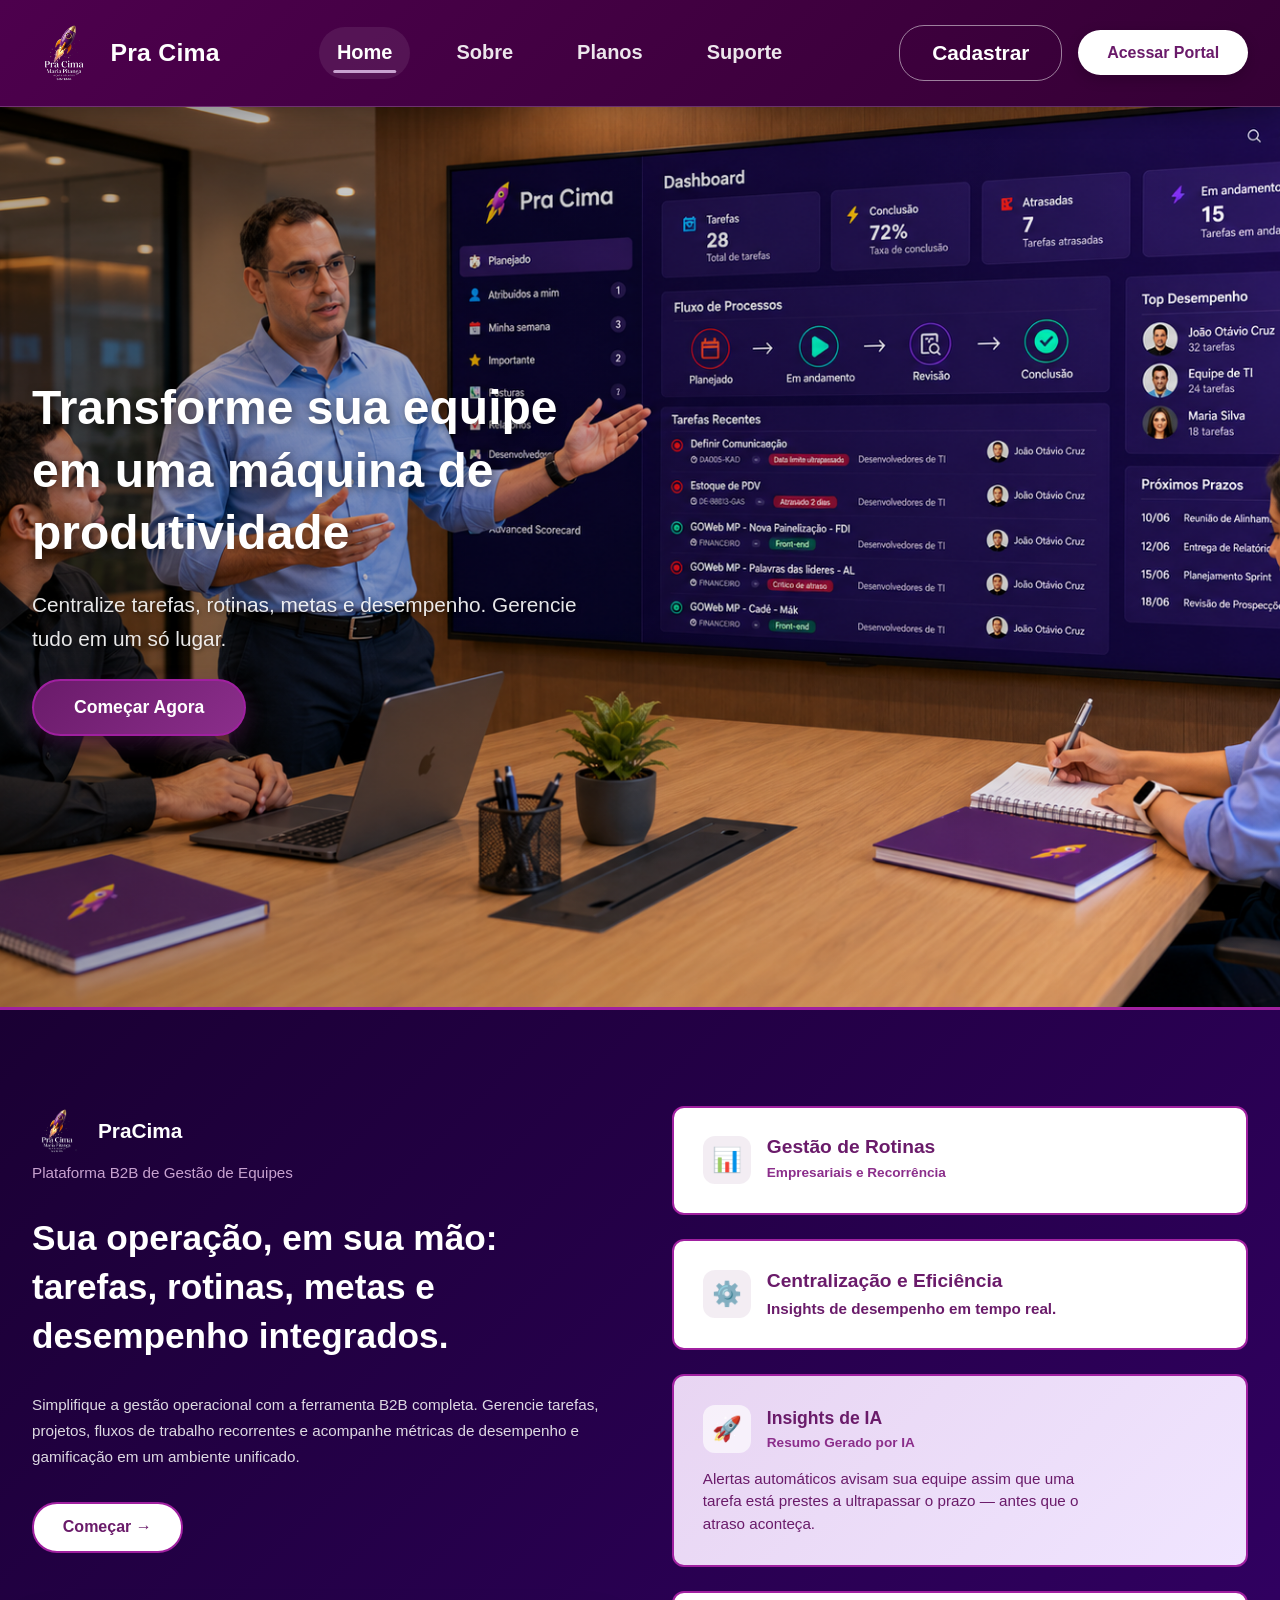
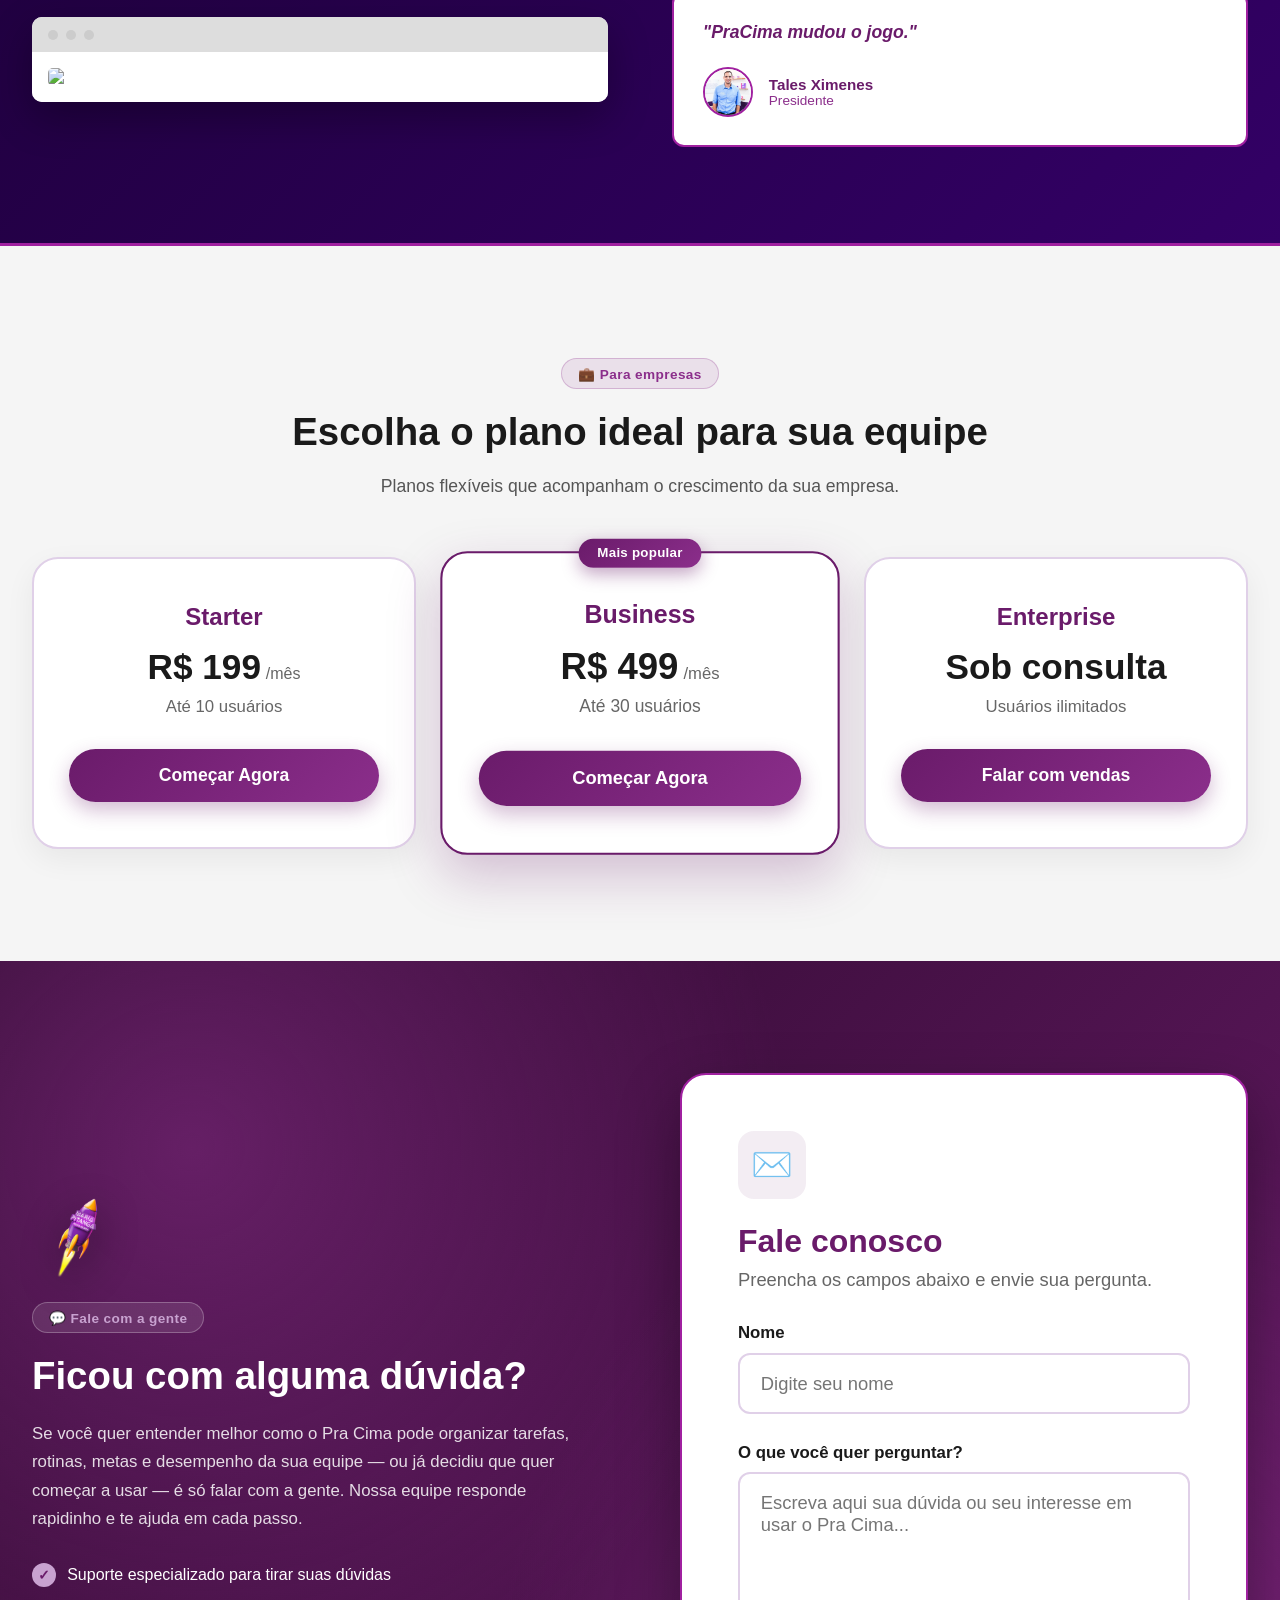
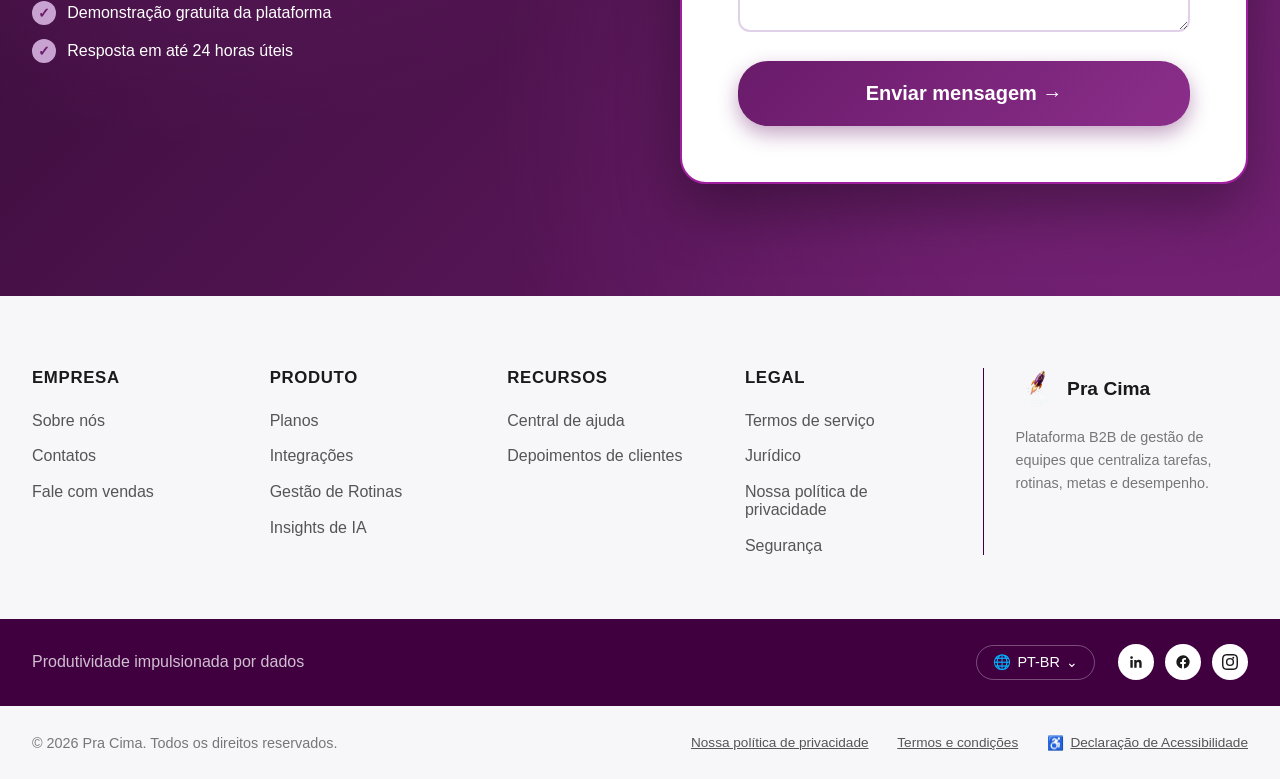
==== commit d6548168: "ajuste nas imagens pra ser carrocel" ====
--- a/index.html
+++ b/index.html
@@ -133,6 +133,41 @@
         </div>
     </section>
 
+    <!-- Planos -->
+    <section class="plans-section" id="planos">
+        <div class="container plans-container">
+            <div class="plans-header">
+                <span class="plans-eyebrow">💼 Para empresas</span>
+                <h2>Escolha o plano ideal para sua equipe</h2>
+                <p class="plans-subtitle">Planos flexíveis que acompanham o crescimento da sua empresa.</p>
+            </div>
+
+            <div class="plans-grid">
+                <div class="plan-card">
+                    <h3 class="plan-name">Starter</h3>
+                    <p class="plan-price"><span class="plan-price-value">R$ 199</span><span class="plan-price-period">/mês</span></p>
+                    <p class="plan-limit">Até 10 usuários</p>
+                    <button class="plan-cta">Começar Agora</button>
+                </div>
+
+                <div class="plan-card plan-card-highlight">
+                    <span class="plan-badge">Mais popular</span>
+                    <h3 class="plan-name">Business</h3>
+                    <p class="plan-price"><span class="plan-price-value">R$ 499</span><span class="plan-price-period">/mês</span></p>
+                    <p class="plan-limit">Até 30 usuários</p>
+                    <button class="plan-cta">Começar Agora</button>
+                </div>
+
+                <div class="plan-card">
+                    <h3 class="plan-name">Enterprise</h3>
+                    <p class="plan-price"><span class="plan-price-value">Sob consulta</span></p>
+                    <p class="plan-limit">Usuários ilimitados</p>
+                    <button class="plan-cta">Falar com vendas</button>
+                </div>
+            </div>
+        </div>
+    </section>
+
     <!-- Contato / Dúvidas -->
     <section class="contact-section" id="contatos">
         <div class="container contact-container">
--- a/style.css
+++ b/style.css
@@ -44,7 +44,7 @@
     align-items: center;
     gap: 2rem;
 }
-
+ 
 .logo {
     display: flex;
     align-items: center;
@@ -1534,6 +1534,169 @@
 }
 
 /* Contato / Dúvidas */
+/* Planos */
+.plans-section {
+    padding: 7rem 0;
+    background-color: #f5f5f5;
+}
+
+.plans-container {
+    max-width: 1400px;
+    margin: 0 auto;
+    padding: 0 2rem;
+}
+
+.plans-header {
+    text-align: center;
+    max-width: 700px;
+    margin: 0 auto 3.5rem;
+}
+
+.plans-eyebrow {
+    display: inline-flex;
+    align-items: center;
+    gap: 0.5rem;
+    color: var(--secondary-purple);
+    background: rgba(139, 46, 139, 0.1);
+    border: 1px solid rgba(139, 46, 139, 0.25);
+    border-radius: 999px;
+    padding: 0.4rem 1rem;
+    font-size: 0.85rem;
+    font-weight: 600;
+    letter-spacing: 0.03em;
+    margin-bottom: 1.2rem;
+}
+
+.plans-header h2 {
+    color: var(--dark-text);
+    font-size: 2.4rem;
+    line-height: 1.25;
+    margin-bottom: 1rem;
+}
+
+.plans-subtitle {
+    color: #555555;
+    font-size: 1.1rem;
+    line-height: 1.6;
+}
+
+.plans-grid {
+    display: grid;
+    grid-template-columns: repeat(3, 1fr);
+    gap: 2rem;
+    align-items: stretch;
+}
+
+.plan-card {
+    position: relative;
+    background: var(--light-text);
+    border: 2px solid #e0d0e8;
+    border-radius: 26px;
+    padding: 2.8rem 2.2rem;
+    text-align: center;
+    display: flex;
+    flex-direction: column;
+    align-items: center;
+    box-shadow: 0 10px 30px rgba(0, 0, 0, 0.06);
+    transition: transform 0.3s ease, box-shadow 0.3s ease;
+}
+
+.plan-card:hover {
+    transform: translateY(-6px);
+    box-shadow: 0 20px 45px rgba(106, 27, 106, 0.15);
+}
+
+.plan-card-highlight {
+    border-color: var(--primary-purple);
+    box-shadow: 0 20px 50px rgba(106, 27, 106, 0.25);
+    transform: scale(1.04);
+}
+
+.plan-badge {
+    position: absolute;
+    top: -14px;
+    background: linear-gradient(135deg, var(--primary-purple) 0%, var(--secondary-purple) 100%);
+    color: var(--light-text);
+    font-size: 0.8rem;
+    font-weight: 700;
+    letter-spacing: 0.02em;
+    padding: 0.4rem 1.1rem;
+    border-radius: 999px;
+    box-shadow: 0 6px 16px rgba(106, 27, 106, 0.4);
+}
+
+.plan-name {
+    color: var(--primary-purple);
+    font-size: 1.5rem;
+    margin-bottom: 1rem;
+}
+
+.plan-price {
+    margin-bottom: 0.6rem;
+}
+
+.plan-price-value {
+    color: var(--dark-text);
+    font-size: 2.2rem;
+    font-weight: bold;
+}
+
+.plan-price-period {
+    color: #666666;
+    font-size: 1rem;
+    margin-left: 0.3rem;
+}
+
+.plan-limit {
+    color: #666666;
+    font-size: 1.05rem;
+    margin-bottom: 2rem;
+}
+
+.plan-cta {
+    margin-top: auto;
+    width: 100%;
+    background: linear-gradient(135deg, var(--primary-purple) 0%, var(--secondary-purple) 100%);
+    color: var(--light-text);
+    border: none;
+    padding: 1rem 1.5rem;
+    font-size: 1.1rem;
+    font-weight: bold;
+    border-radius: 30px;
+    cursor: pointer;
+    transition: transform 0.3s ease, box-shadow 0.3s ease;
+    box-shadow: 0 8px 20px rgba(106, 27, 106, 0.3);
+}
+
+.plan-cta:hover {
+    transform: translateY(-3px);
+    box-shadow: 0 12px 30px rgba(106, 27, 106, 0.5);
+}
+
+@media (max-width: 900px) {
+    .plans-grid {
+        grid-template-columns: 1fr;
+    }
+
+    .plan-card-highlight {
+        transform: scale(1);
+    }
+}
+
+@media (max-width: 600px) {
+    .plans-section {
+        padding: 3.5rem 0;
+    }
+
+    .plans-header h2 {
+        font-size: 1.6rem;
+    }
+
+    .plan-card {
+        padding: 2.2rem 1.6rem;
+    }
+}
+
 .contact-section {
     padding: 7rem 0;
     background: radial-gradient(circle at 15% 20%, rgba(139, 46, 139, 0.55) 0%, transparent 45%),
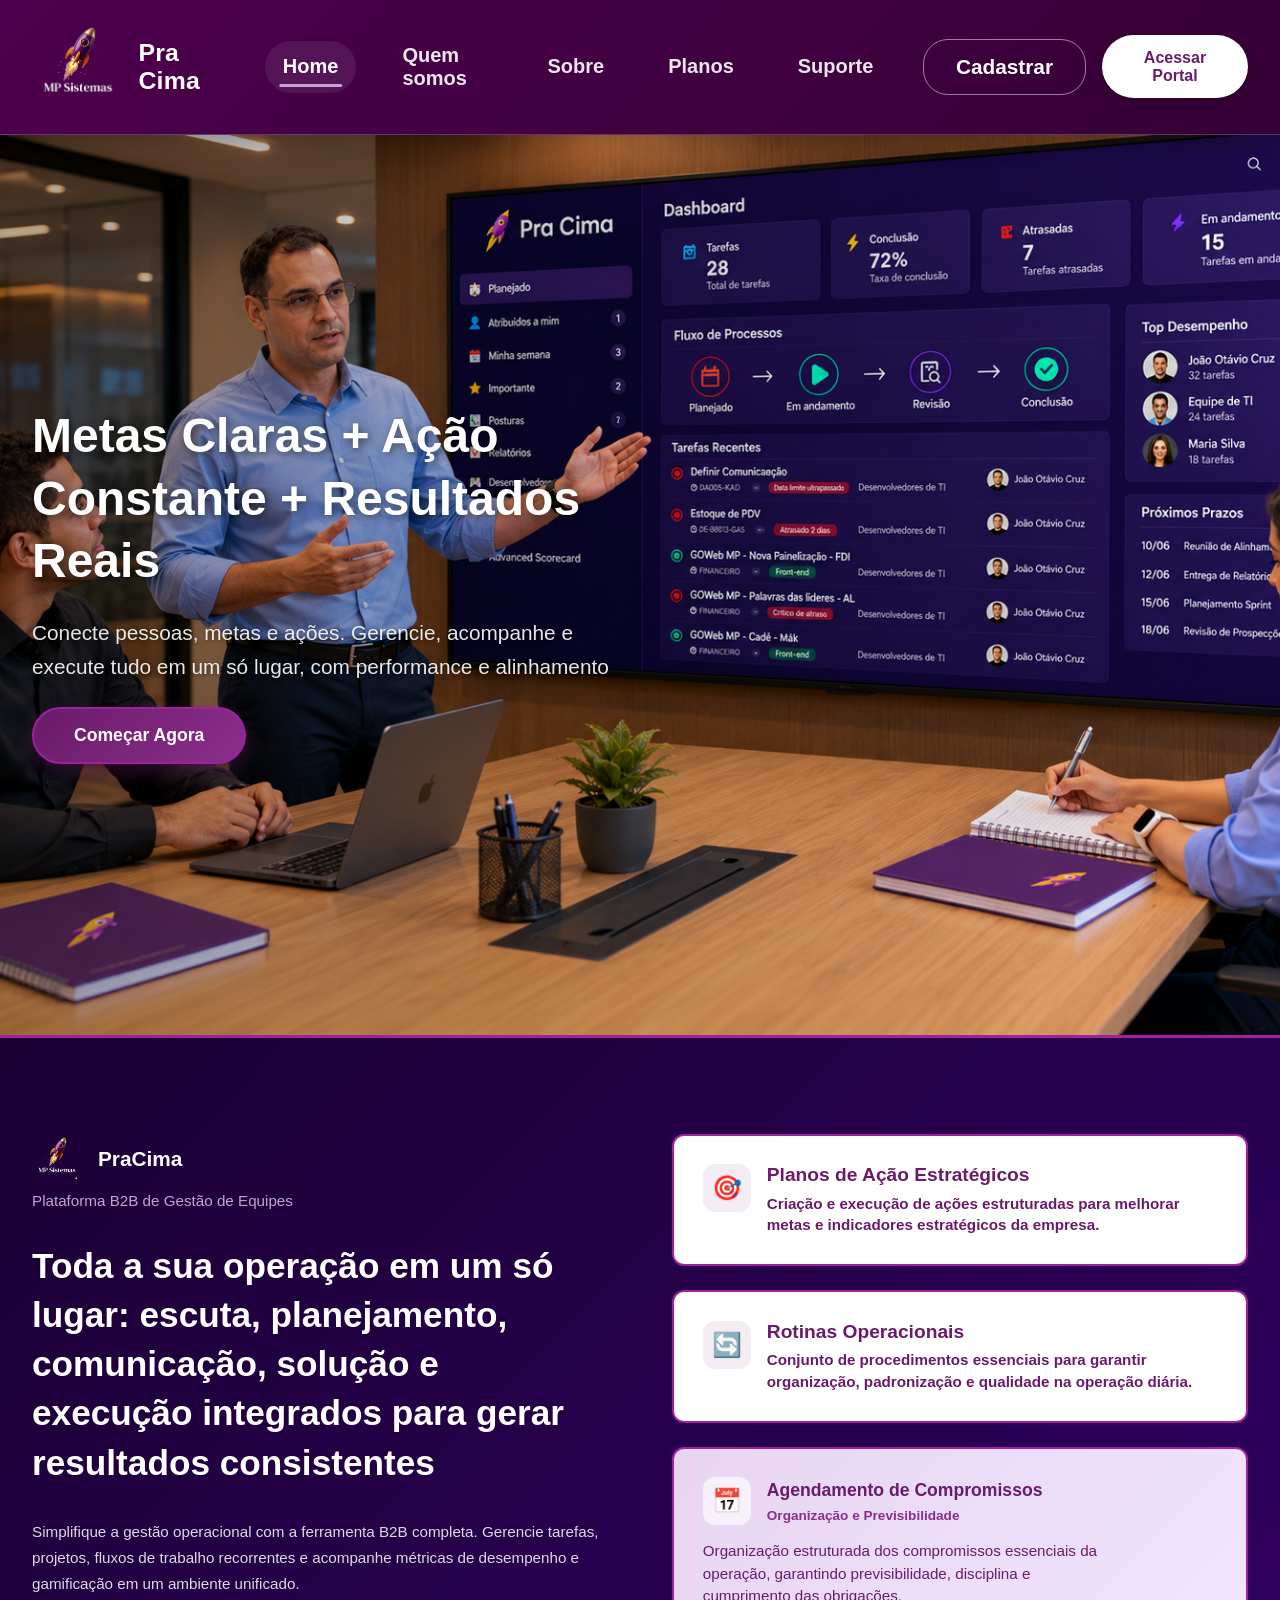
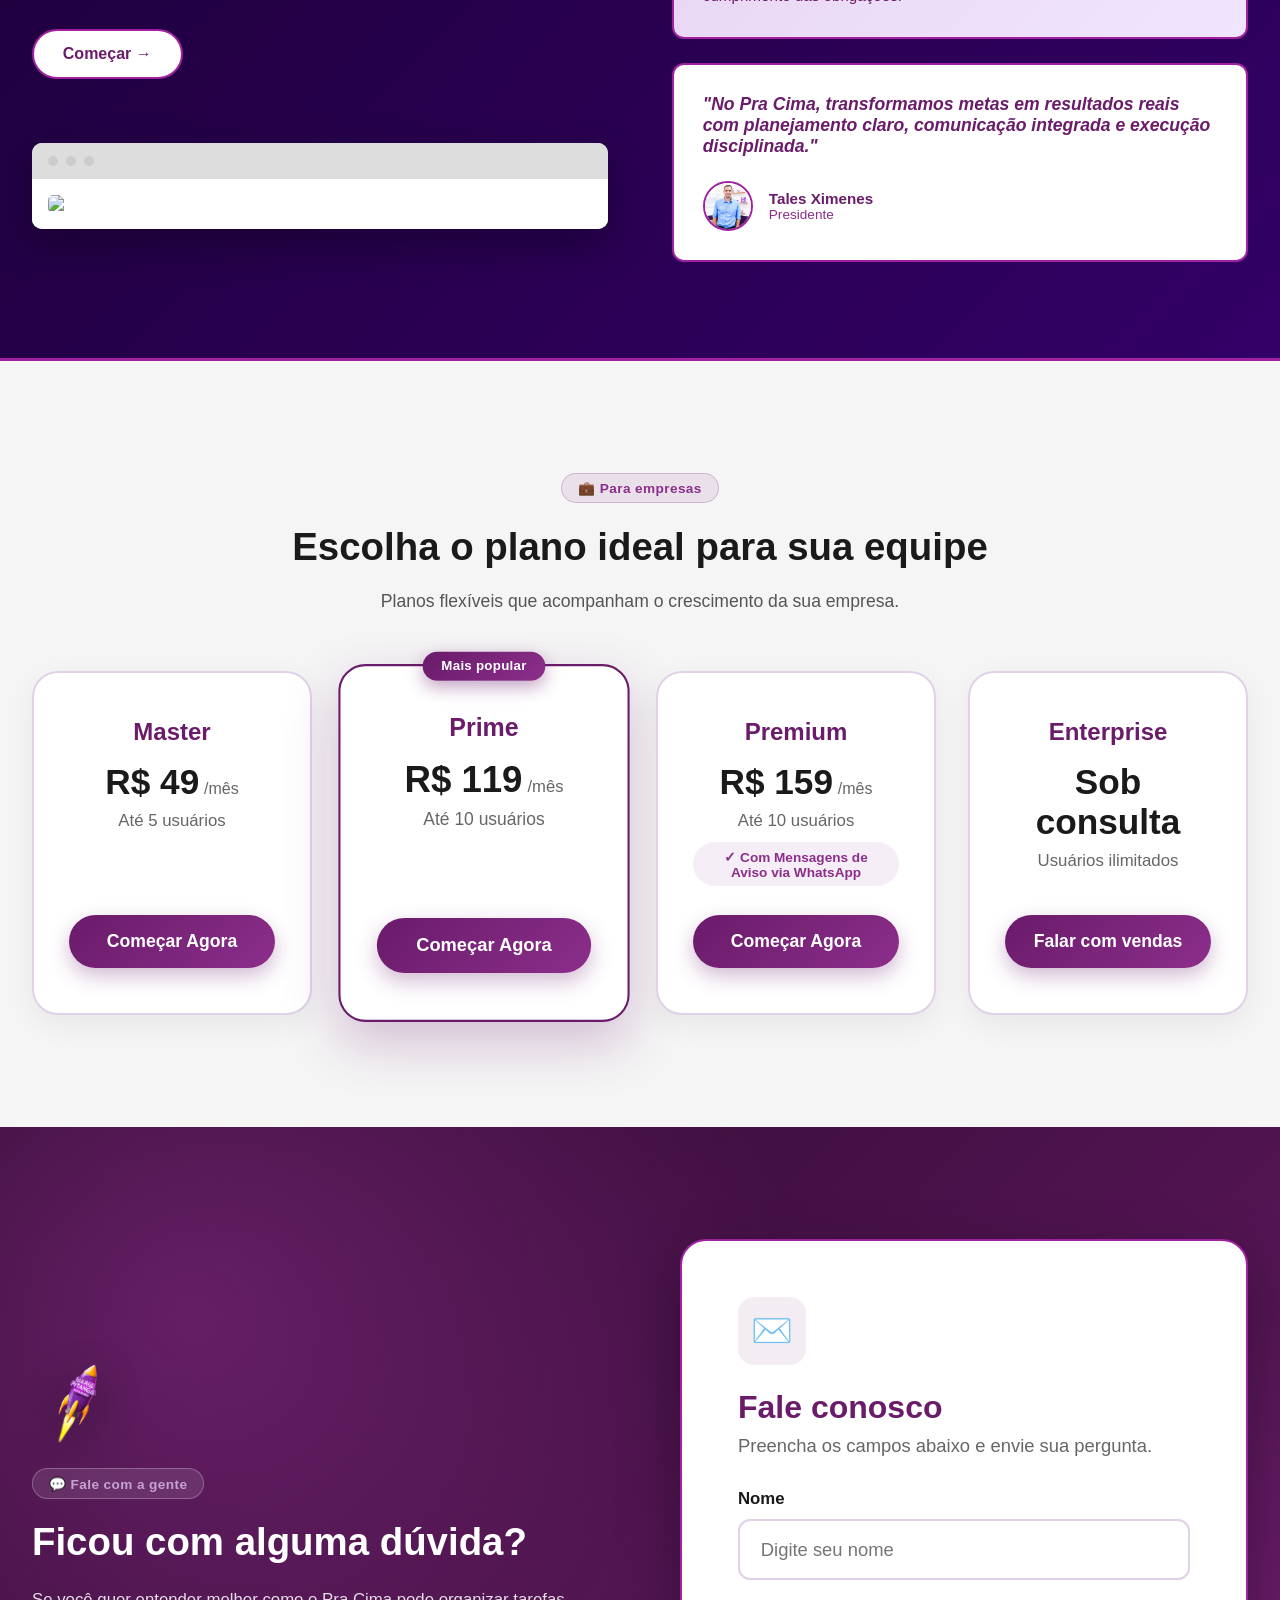
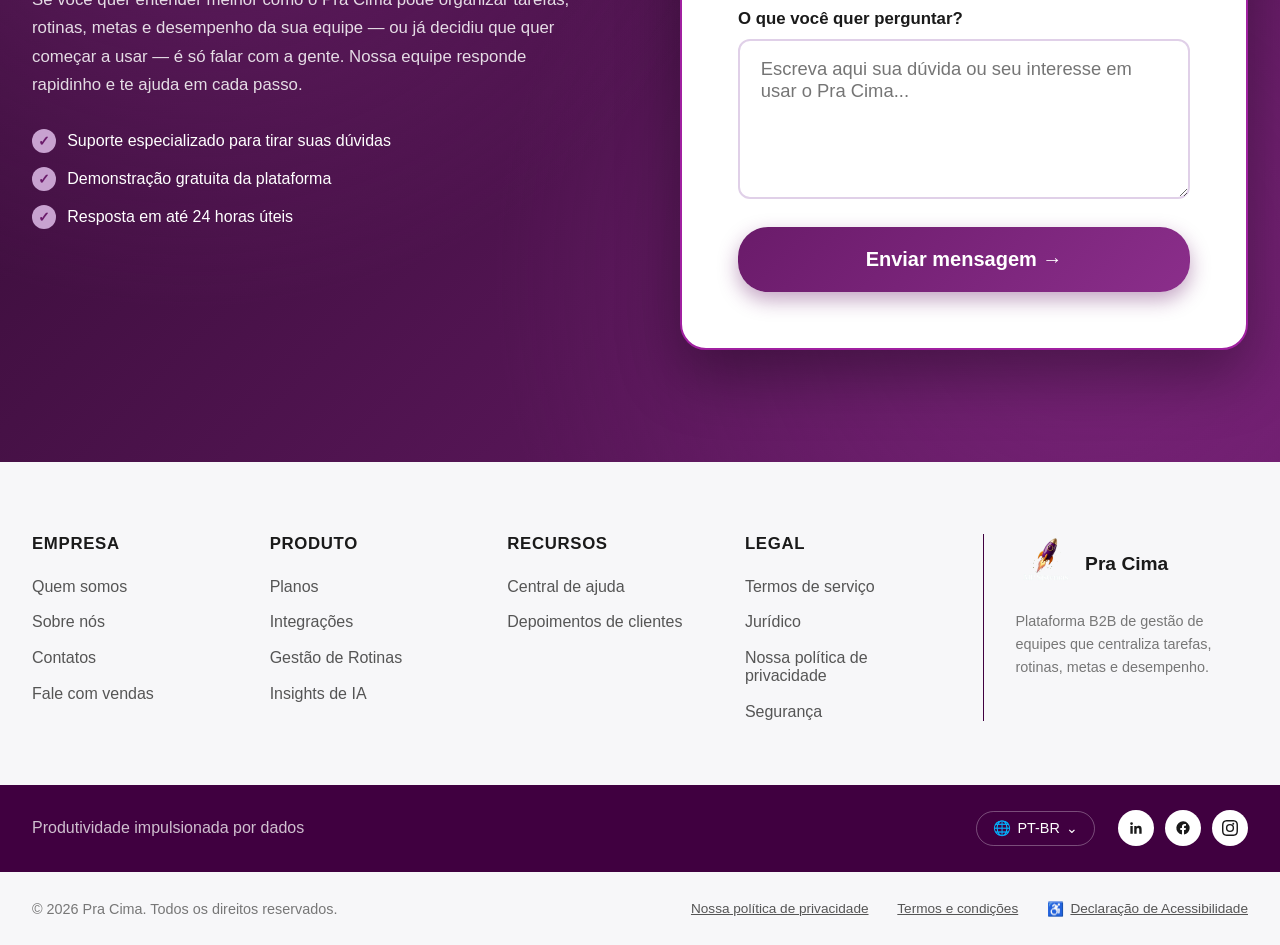
==== commit 0fac8af0: "ajustes" ====
--- a/index.html
+++ b/index.html
@@ -18,6 +18,7 @@
 
             <nav class="navbar">
                 <a href="#home" class="nav-link active">Home</a>
+                <a href="quemsomos.html" class="nav-link">Quem somos</a>
                 <a href="sobre.html" class="nav-link">Sobre</a>
                 <a href="#planos" class="nav-link">Planos</a>
                 <a href="#contatos" class="nav-link">Suporte</a>
@@ -38,10 +39,10 @@
             <div class="hero-left">
                 <div class="hero-text-content">
                     <h1 class="hero-headline">
-                        Transforme sua equipe em uma máquina de produtividade
+                        Metas Claras + Ação Constante + Resultados Reais
                     </h1>
                     <p class="hero-subtext">
-                        Centralize tarefas, rotinas, metas e desempenho. Gerencie tudo em um só lugar.
+                        Conecte pessoas, metas e ações. Gerencie, acompanhe e execute tudo em um só lugar, com performance e alinhamento
                     </p>
                     <button class="hero-cta">Começar Agora</button>
                 </div>
@@ -61,7 +62,7 @@
                     <p class="features-subtitle">Plataforma B2B de Gestão de Equipes</p>
                 </div>
 
-                <h2 class="features-title">Sua operação, em sua mão: tarefas, rotinas, metas e desempenho integrados.</h2>
+                <h2 class="features-title">Toda a sua operação em um só lugar: escuta, planejamento, comunicação, solução e execução integrados para gerar resultados consistentes</h2>
 
                 <p class="features-description">
                     Simplifique a gestão operacional com a ferramenta B2B completa. Gerencie tarefas, projetos, fluxos de trabalho recorrentes e acompanhe métricas de desempenho e gamificação em um ambiente unificado.
@@ -87,20 +88,20 @@
                 <div class="features-cards">
                     <div class="feature-card">
                         <div class="feature-card-header">
-                            <div class="feature-icon-badge">📊</div>
+                            <div class="feature-icon-badge">🎯</div>
                             <div class="feature-card-text">
-                                <h3>Gestão de Rotinas</h3>
-                                <span class="feature-badge">Empresariais e Recorrência</span>
+                                <h3>Planos de Ação Estratégicos</h3>
+                                <p class="feature-card-desc">Criação e execução de ações estruturadas para melhorar metas e indicadores estratégicos da empresa.</p>
                             </div>
                         </div>
                     </div>
 
                     <div class="feature-card">
                         <div class="feature-card-header">
-                            <div class="feature-icon-badge">⚙️</div>
+                            <div class="feature-icon-badge">🔄</div>
                             <div class="feature-card-text">
-                                <h3>Centralização e Eficiência</h3>
-                                <p class="feature-card-desc">Insights de desempenho em tempo real.</p>
+                                <h3>Rotinas Operacionais</h3>
+                                <p class="feature-card-desc">Conjunto de procedimentos essenciais para garantir organização, padronização e qualidade na operação diária.</p>
                             </div>
                         </div>
                     </div>
@@ -108,18 +109,18 @@
                     <div class="feature-card insights-card">
                         <div class="feature-card-inner">
                             <div class="insights-header">
-                                <div class="feature-icon-badge insights-icon-badge">🚀</div>
+                                <div class="feature-icon-badge insights-icon-badge">📅</div>
                                 <div class="feature-card-text">
-                                    <h3>Insights de IA</h3>
-                                    <span class="insights-text">Resumo Gerado por IA</span>
+                                    <h3>Agendamento de Compromissos</h3>
+                                    <span class="insights-text">Organização e Previsibilidade</span>
                                 </div>
                             </div>
-                            <p class="insights-content">Alertas automáticos avisam sua equipe assim que uma tarefa está prestes a ultrapassar o prazo — antes que o atraso aconteça.</p>
+                            <p class="insights-content">Organização estruturada dos compromissos essenciais da operação, garantindo previsibilidade, disciplina e cumprimento das obrigações.</p>
                         </div>
                     </div>
 
                     <div class="testimonial-card">
-                        <p class="testimonial-text">"PraCima mudou o jogo."</p>
+                        <p class="testimonial-text">"No Pra Cima, transformamos metas em resultados reais com planejamento claro, comunicação integrada e execução disciplinada."</p>
                         <div class="testimonial-author">
                             <img src="assets/tales-ximenes.png" alt="Tales Ximenes" class="testimonial-avatar">
                             <div>
@@ -144,17 +145,25 @@
 
             <div class="plans-grid">
                 <div class="plan-card">
-                    <h3 class="plan-name">Starter</h3>
-                    <p class="plan-price"><span class="plan-price-value">R$ 199</span><span class="plan-price-period">/mês</span></p>
+                    <h3 class="plan-name">Master</h3>
+                    <p class="plan-price"><span class="plan-price-value">R$ 49</span><span class="plan-price-period">/mês</span></p>
+                    <p class="plan-limit">Até 5 usuários</p>
+                    <button class="plan-cta">Começar Agora</button>
+                </div>
+
+                <div class="plan-card plan-card-highlight">
+                    <span class="plan-badge">Mais popular</span>
+                    <h3 class="plan-name">Prime</h3>
+                    <p class="plan-price"><span class="plan-price-value">R$ 119</span><span class="plan-price-period">/mês</span></p>
                     <p class="plan-limit">Até 10 usuários</p>
                     <button class="plan-cta">Começar Agora</button>
                 </div>
 
-                <div class="plan-card plan-card-highlight">
-                    <span class="plan-badge">Mais popular</span>
-                    <h3 class="plan-name">Business</h3>
-                    <p class="plan-price"><span class="plan-price-value">R$ 499</span><span class="plan-price-period">/mês</span></p>
-                    <p class="plan-limit">Até 30 usuários</p>
+                <div class="plan-card">
+                    <h3 class="plan-name">Premium</h3>
+                    <p class="plan-price"><span class="plan-price-value">R$ 159</span><span class="plan-price-period">/mês</span></p>
+                    <p class="plan-limit">Até 10 usuários</p>
+                    <p class="plan-feature">✓ Com Mensagens de Aviso via WhatsApp</p>
                     <button class="plan-cta">Começar Agora</button>
                 </div>
 
@@ -208,6 +217,7 @@
         <div class="footer-columns-wrap container">
             <div class="footer-col">
                 <h4 class="footer-col-title">Empresa</h4>
+                <a href="quemsomos.html" class="footer-link">Quem somos</a>
                 <a href="sobre.html" class="footer-link">Sobre nós</a>
                 <a href="#contatos" class="footer-link">Contatos</a>
                 <a href="#" class="footer-link">Fale com vendas</a>
--- a/style.css
+++ b/style.css
@@ -57,7 +57,7 @@
 }
 
 .logo img {
-    height: 64px;
+    height: 92px;
     width: auto;
     border-radius: 50%;
 }
@@ -549,7 +549,7 @@
     }
 
     .logo img {
-        height: 50px;
+        height: 70px;
     }
 
     .logo span {
@@ -599,7 +599,7 @@
     }
 
     .logo img {
-        height: 45px;
+        height: 64px;
     }
 
     .navbar {
@@ -711,7 +711,7 @@
     }
 
     .logo img {
-        height: 40px;
+        height: 56px;
     }
 
     .navbar {
@@ -823,7 +823,7 @@
     }
 
     .logo img {
-        height: 35px;
+        height: 50px;
     }
 
     .navbar {
@@ -1362,7 +1362,7 @@
     }
 
     .logo img {
-        height: 40px;
+        height: 56px;
     }
 
     .navbar {
@@ -1474,7 +1474,7 @@
     }
 
     .logo img {
-        height: 35px;
+        height: 50px;
     }
 
     .navbar {
@@ -1582,7 +1582,7 @@
 
 .plans-grid {
     display: grid;
-    grid-template-columns: repeat(3, 1fr);
+    grid-template-columns: repeat(4, 1fr);
     gap: 2rem;
     align-items: stretch;
 }
@@ -1651,6 +1651,17 @@
     color: #666666;
     font-size: 1.05rem;
     margin-bottom: 2rem;
+}
+
+.plan-feature {
+    color: var(--secondary-purple);
+    background: rgba(139, 46, 139, 0.08);
+    border-radius: 999px;
+    padding: 0.4rem 0.9rem;
+    font-size: 0.85rem;
+    font-weight: 600;
+    margin-top: -1.3rem;
+    margin-bottom: 1.8rem;
 }
 
 .plan-cta {
@@ -1673,7 +1684,13 @@
     box-shadow: 0 12px 30px rgba(106, 27, 106, 0.5);
 }
 
-@media (max-width: 900px) {
+@media (max-width: 1200px) {
+    .plans-grid {
+        grid-template-columns: repeat(2, 1fr);
+    }
+}
+
+@media (max-width: 600px) {
     .plans-grid {
         grid-template-columns: 1fr;
     }
@@ -1681,9 +1698,7 @@
     .plan-card-highlight {
         transform: scale(1);
     }
-}
-
-@media (max-width: 600px) {
+
     .plans-section {
         padding: 3.5rem 0;
     }
@@ -1979,7 +1994,7 @@
 }
 
 .footer-col-brand .footer-brand img {
-    height: 42px;
+    height: 60px;
     width: auto;
     border-radius: 50%;
 }
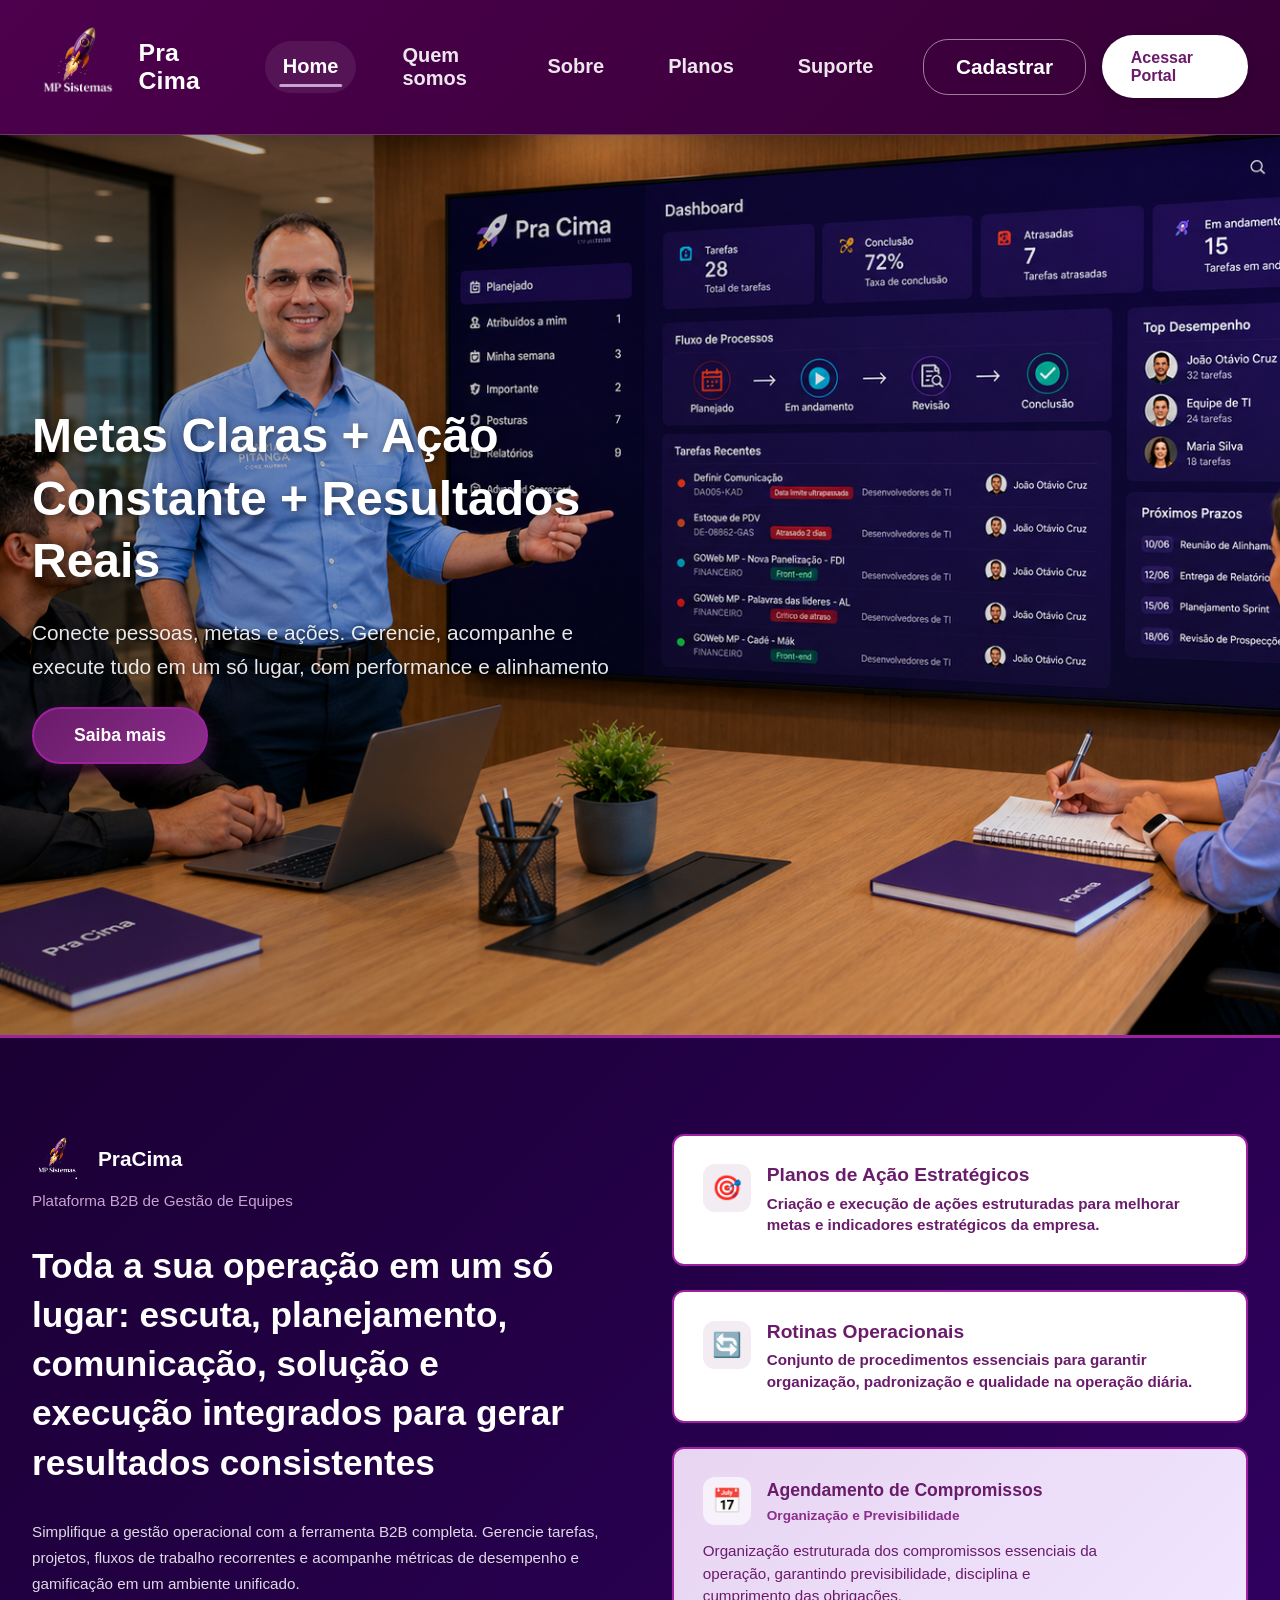
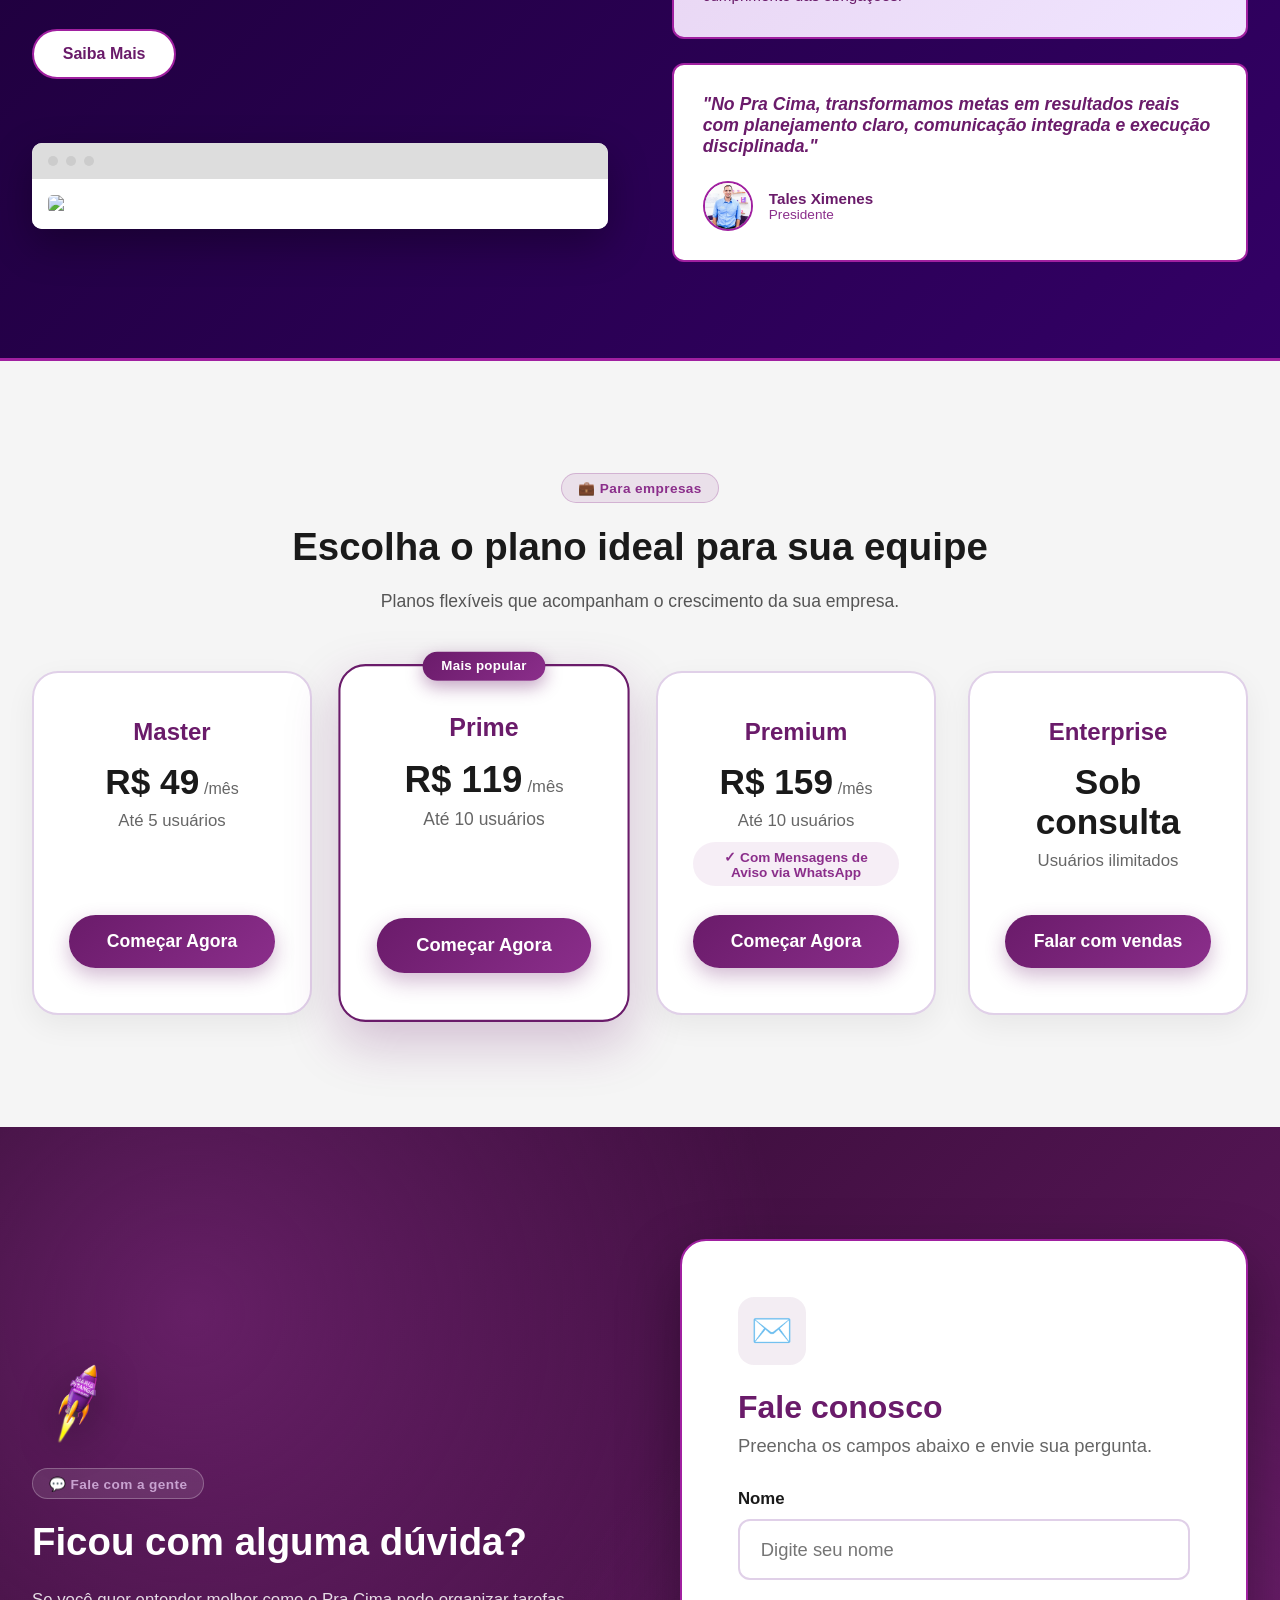
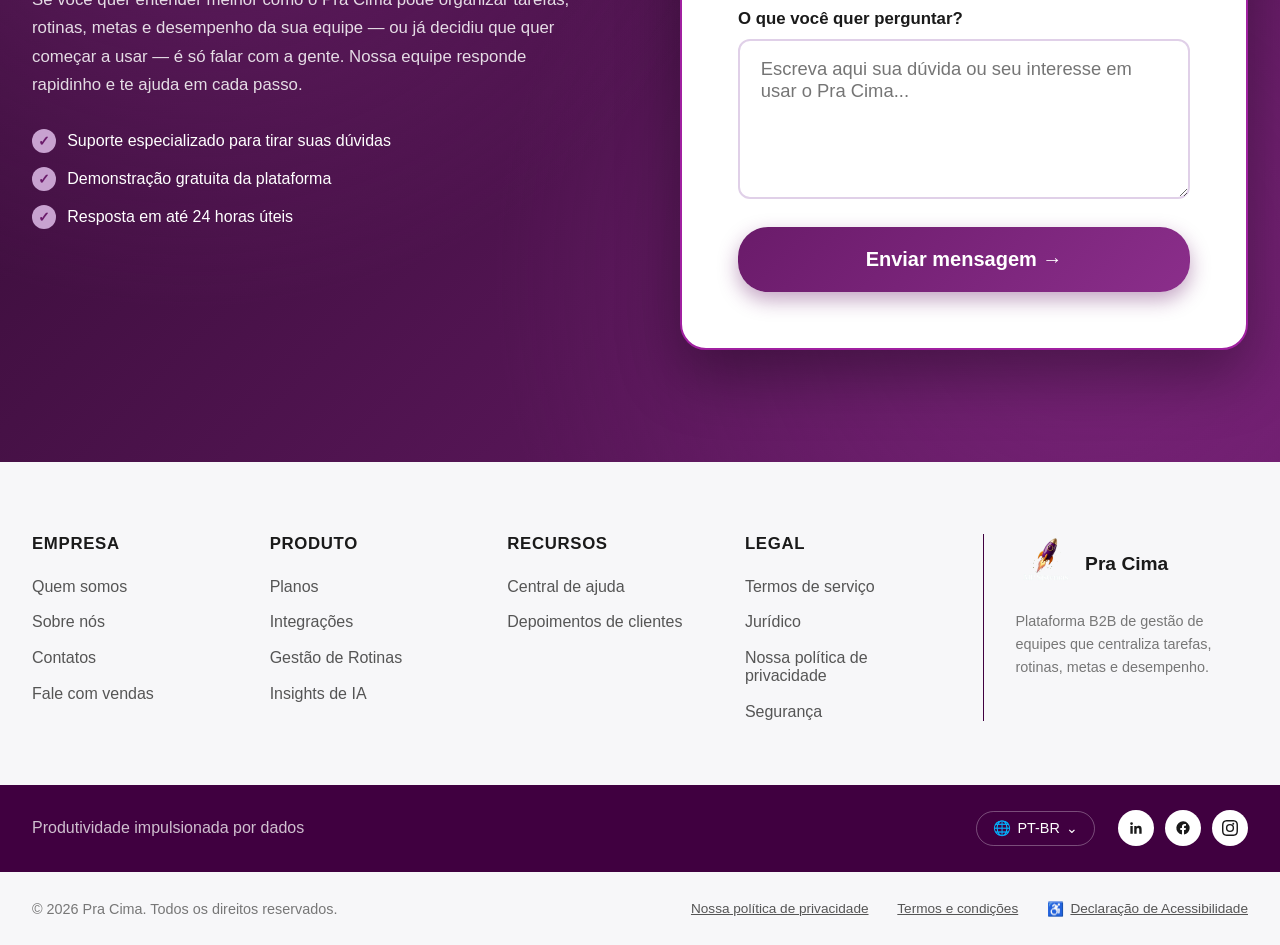
==== commit 7f3b54b5: "ajuste nas imagens e cadastro e login" ====
--- a/index.html
+++ b/index.html
@@ -25,8 +25,8 @@
             </nav>
 
             <div class="header-actions">
-                <button class="btn-cadastro">Cadastrar</button>
-                <button class="btn-portal">Acessar Portal</button>
+                <a href="logincadastro/login_maria_pitanga.html#cadastro" class="btn-cadastro">Cadastrar</a>
+                <a href="logincadastro/login_maria_pitanga.html" class="btn-portal">Acessar Portal</a>
             </div>
         </div>
     </header>
@@ -44,7 +44,7 @@
                     <p class="hero-subtext">
                         Conecte pessoas, metas e ações. Gerencie, acompanhe e execute tudo em um só lugar, com performance e alinhamento
                     </p>
-                    <button class="hero-cta">Começar Agora</button>
+                    <button class="hero-cta">Saiba mais</button>
                 </div>
             </div>
         </div>
@@ -68,7 +68,7 @@
                     Simplifique a gestão operacional com a ferramenta B2B completa. Gerencie tarefas, projetos, fluxos de trabalho recorrentes e acompanhe métricas de desempenho e gamificação em um ambiente unificado.
                 </p>
 
-                <button class="btn-start">Começar →</button>
+                <button class="btn-start">Saiba Mais</button>
 
                 <div class="features-mockup">
                     <div class="mockup-window">
--- a/style.css
+++ b/style.css
@@ -112,10 +112,14 @@
 
 .btn-cadastro,
 .btn-portal {
+    display: inline-flex;
+    align-items: center;
+    justify-content: center;
     border: none;
     cursor: pointer;
     font-weight: 700;
     border-radius: 999px;
+    text-decoration: none;
     transition: all 0.25s ease;
 }
 
